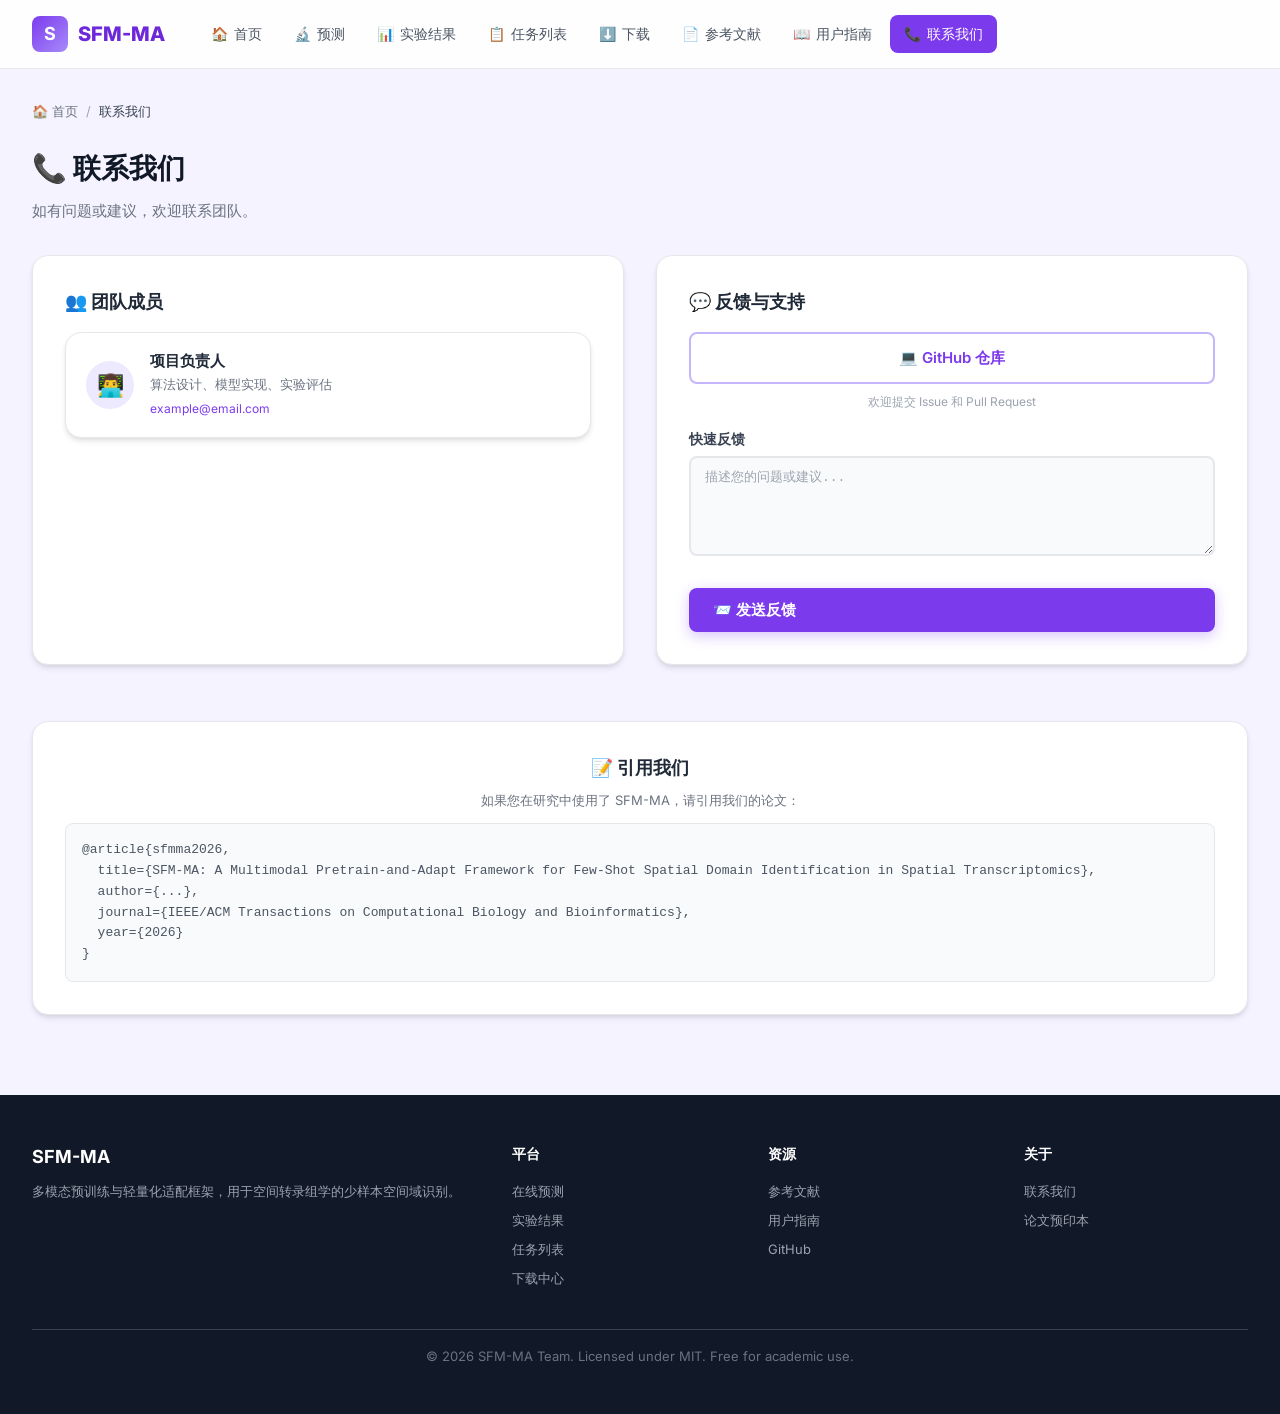
==== contact.html @ b17f6df1 "发布 SFM-MA 在线服务静态站点 由 web/build_static_site.py 从 Flask 应用导出，纯静态、无后端依赖。  内容： - 8 个页面（首页 / 在线预测 / 实验结果 " ====
<!DOCTYPE html>
<html lang="zh-CN">
<head>
<meta charset="UTF-8">
<meta name="viewport" content="width=device-width, initial-scale=1.0">
<title>联系我们 — SFM-MA — Spatial Foundation Model</title>
<link rel="icon" href="data:image/svg+xml,<svg xmlns='http://www.w3.org/2000/svg' viewBox='0 0 32 32'><rect width='32' height='32' rx='8' fill='%237C3AED'/><text x='16' y='23' font-size='20' font-weight='bold' fill='white' text-anchor='middle'>S</text></svg>">
<link rel="stylesheet" href="static/css/style.css">
<script src="static/js/echarts.min.js"></script>
<script>window.SFM_STATIC={base:"static/"};</script>
<script src="static/js/app.js"></script>

</head>
<body>

<!-- Navigation -->
<nav class="navbar">
  <div class="navbar-inner">
    <a href="index.html" class="navbar-logo">
      <span class="logo-icon">S</span>
      SFM-MA
    </a>
    <div class="navbar-links" id="navLinks">
      <a href="index.html" class="nav-link ">
        <span class="nav-icon">🏠</span>首页
      </a>
      <a href="predict.html" class="nav-link ">
        <span class="nav-icon">🔬</span>预测
      </a>
      <a href="experiments.html" class="nav-link ">
        <span class="nav-icon">📊</span>实验结果
      </a>
      <a href="tasks.html" class="nav-link ">
        <span class="nav-icon">📋</span>任务列表
      </a>
      <a href="download.html" class="nav-link ">
        <span class="nav-icon">⬇️</span>下载
      </a>
      <a href="references.html" class="nav-link ">
        <span class="nav-icon">📄</span>参考文献
      </a>
      <a href="guide.html" class="nav-link ">
        <span class="nav-icon">📖</span>用户指南
      </a>
      <a href="contact.html" class="nav-link active">
        <span class="nav-icon">📞</span>联系我们
      </a>
    </div>
    <button class="navbar-toggle" onclick="toggleNav()" aria-label="导航菜单">☰</button>
  </div>
</nav>


<section class="page-content" style="padding-top: 32px;">
<div class="page-content-inner">
  <div class="breadcrumb">
    <a href="index.html">🏠 首页</a> <span>/</span> <span style="color: var(--gray-700);">联系我们</span>
  </div>
  <div class="page-header">
    <h1>📞 联系我们</h1>
    <p>如有问题或建议，欢迎联系团队。</p>
  </div>

  <div class="grid-2">
    <div class="form-section">
      <h3>👥 团队成员</h3>
      <div style="display: flex; flex-direction: column; gap: 12px; margin-top: 16px;">
        <div class="card" style="display: flex; align-items: center; gap: 16px; padding: 16px 20px;">
          <div style="width: 48px; height: 48px; border-radius: 50%; background: var(--primary-100); display: flex; align-items: center; justify-content: center; font-size: 22px; flex-shrink: 0;">👨‍💻</div>
          <div>
            <h4 style="font-size: 15px; font-weight: 600;">项目负责人</h4>
            <p style="font-size: 13px; color: var(--gray-500);">算法设计、模型实现、实验评估</p>
            <a href="mailto:example@email.com" style="font-size: 12px; color: var(--primary-600);">example@email.com</a>
          </div>
        </div>
      </div>
    </div>

    <div class="form-section">
      <h3>💬 反馈与支持</h3>
      <div style="margin-top: 16px;">
        <div style="margin-bottom: 16px;">
          <a href="https://github.com/lxh321123/SFM-MA" target="_blank" class="btn btn-outline" style="width:100%; justify-content: center; margin-bottom: 8px;">
            💻 GitHub 仓库
          </a>
          <p style="font-size: 12px; color: var(--gray-400); text-align: center;">欢迎提交 Issue 和 Pull Request</p>
        </div>
        <div class="form-group">
          <label>快速反馈</label>
          <textarea class="form-control" rows="4" placeholder="描述您的问题或建议..."></textarea>
        </div>
        <button class="btn btn-primary" style="width:100%;" onclick="alert('反馈已发送，感谢您的支持！')">📨 发送反馈</button>
      </div>
    </div>
  </div>

  <div class="form-section" style="text-align: center; margin-top: 24px;">
    <h3>📝 引用我们</h3>
    <p style="font-size: 13px; color: var(--gray-500); margin-top: 8px;">
      如果您在研究中使用了 SFM-MA，请引用我们的论文：
    </p>
    <div style="background: var(--gray-50); border: 1px solid var(--gray-200); border-radius: 8px; padding: 16px; margin-top: 12px; font-size: 13px; color: var(--gray-600); font-family: var(--font-mono); text-align: left;">
      @article{sfmma2026,<br>
      &nbsp;&nbsp;title={SFM-MA: A Multimodal Pretrain-and-Adapt Framework for Few-Shot Spatial Domain Identification in Spatial Transcriptomics},<br>
      &nbsp;&nbsp;author={...},<br>
      &nbsp;&nbsp;journal={IEEE/ACM Transactions on Computational Biology and Bioinformatics},<br>
      &nbsp;&nbsp;year={2026}<br>
      }
    </div>
  </div>
</div>
</section>


<!-- Footer -->
<footer class="footer">
  <div class="footer-inner">
    <div class="footer-brand">
      <h4>SFM-MA</h4>
      <p>多模态预训练与轻量化适配框架，用于空间转录组学的少样本空间域识别。</p>
    </div>
    <div class="footer-col">
      <h5>平台</h5>
      <a href="predict.html">在线预测</a>
      <a href="experiments.html">实验结果</a>
      <a href="tasks.html">任务列表</a>
      <a href="download.html">下载中心</a>
    </div>
    <div class="footer-col">
      <h5>资源</h5>
      <a href="references.html">参考文献</a>
      <a href="guide.html">用户指南</a>
      <a href="https://github.com/lxh321123/SFM-MA" target="_blank">GitHub</a>
    </div>
    <div class="footer-col">
      <h5>关于</h5>
      <a href="contact.html">联系我们</a>
      <a href="https://arxiv.org" target="_blank">论文预印本</a>
    </div>
  </div>
  <div class="footer-bottom">
    © 2026 SFM-MA Team. Licensed under MIT. Free for academic use.
  </div>
</footer>

<script>
function toggleNav() {
  document.getElementById('navLinks').classList.toggle('open');
}
// 点击页面其他区域关闭导航
document.addEventListener('click', function(e) {
  if (!e.target.closest('.navbar')) {
    document.getElementById('navLinks').classList.remove('open');
  }
});
</script>


<script>
/* 静态模式：把页面上残留的 /api/download/<key> 链接改写到 files/ 实际文件 */
(function () {
  if (!window.SFM_STATIC) return;
  fetch(window.SFM_STATIC.base + 'data/downloads.json')
    .then(function (r) { return r.json(); })
    .then(function (list) {
      var by = {};
      list.forEach(function (i) { by[i.key] = i; });
      document.querySelectorAll('a[href*="/api/download/"]').forEach(function (a) {
        var key = a.getAttribute('href').split('/api/download/')[1];
        var item = by[key];
        if (item && item.available) {
          // href 已是相对站点根的 files/xxx，页面本身也在根目录，直接用即可
          a.setAttribute('href', item.href);
          a.setAttribute('download', item.filename);
        } else {
          a.classList.add('disabled');
          a.removeAttribute('href');
          a.title = item && item.reason ? item.reason : '该文件未包含在静态站点中';
        }
      });
    });
})();
</script>
</body>
</html>
---- static/css/style.css ----
/* ==========================================================
   SFM-MA Web — Purple Theme Design System
   Reference: enrichRBP-style bioinformatics platform
   ========================================================== */

@import url('https://fonts.googleapis.com/css2?family=Inter:wght@300;400;500;600;700;800&display=swap');

:root {
  /* Purple Palette */
  --primary-50: #F5F3FF;
  --primary-100: #EDE9FE;
  --primary-200: #DDD6FE;
  --primary-300: #C4B5FD;
  --primary-400: #A78BFA;
  --primary-500: #8B5CF6;
  --primary-600: #7C3AED;
  --primary-700: #6D28D9;
  --primary-800: #5B21B6;
  --primary-900: #4C1D95;

  /* Neutral */
  --gray-50: #F9FAFB;
  --gray-100: #F3F4F6;
  --gray-200: #E5E7EB;
  --gray-300: #D1D5DB;
  --gray-400: #9CA3AF;
  --gray-500: #6B7280;
  --gray-600: #4B5563;
  --gray-700: #374151;
  --gray-800: #1F2937;
  --gray-900: #111827;

  /* Accent */
  --accent: #F59E0B;
  --accent-light: #FBBF24;
  --success: #10B981;
  --error: #EF4444;
  --warning: #F59E0B;

  /* Spacing */
  --space-xs: 4px;
  --space-sm: 8px;
  --space-md: 16px;
  --space-lg: 24px;
  --space-xl: 32px;
  --space-2xl: 48px;
  --space-3xl: 64px;

  /* Typography */
  --font: 'Inter', -apple-system, 'Microsoft YaHei', sans-serif;
  --font-mono: 'JetBrains Mono', 'Consolas', monospace;

  /* Shadows */
  --shadow-sm: 0 1px 2px rgba(0,0,0,0.05);
  --shadow: 0 4px 6px -1px rgba(0,0,0,0.1), 0 2px 4px -1px rgba(0,0,0,0.06);
  --shadow-md: 0 10px 15px -3px rgba(0,0,0,0.1), 0 4px 6px -2px rgba(0,0,0,0.05);
  --shadow-lg: 0 20px 25px -5px rgba(0,0,0,0.1), 0 10px 10px -5px rgba(0,0,0,0.04);
  --shadow-xl: 0 25px 50px -12px rgba(0,0,0,0.25);

  /* Radius */
  --radius-sm: 8px;      /* 表单控件 / 小徽标：此前被 6 处引用但未定义，圆角一直是 0 */
  --radius: 12px;
  --radius-lg: 16px;
  --radius-xl: 24px;
  --radius-full: 9999px;

  /* Transitions */
  --transition: all 0.2s cubic-bezier(0.4,0,0.2,1);
}

/* ==========================================================
   Reset & Base
   ========================================================== */
*, *::before, *::after { box-sizing: border-box; margin: 0; padding: 0; }

html { scroll-behavior: smooth; }

body {
  font-family: var(--font);
  background: var(--primary-50);
  color: var(--gray-800);
  line-height: 1.6;
  min-height: 100vh;
  display: flex;
  flex-direction: column;
}

a { color: var(--primary-600); text-decoration: none; transition: var(--transition); }
a:hover { color: var(--primary-800); }

img { max-width: 100%; height: auto; }

/* ==========================================================
   Navigation
   ========================================================== */
.navbar {
  background: rgba(255,255,255,0.9);
  backdrop-filter: blur(12px);
  -webkit-backdrop-filter: blur(12px);
  border-bottom: 1px solid var(--gray-200);
  position: sticky;
  top: 0;
  z-index: 1000;
  padding: 0 var(--space-xl);
}

.navbar-inner {
  max-width: 1280px;
  margin: 0 auto;
  display: flex;
  align-items: center;
  height: 68px;
  gap: var(--space-xl);
}

.navbar-logo {
  display: flex;
  align-items: center;
  gap: 10px;
  font-weight: 800;
  font-size: 20px;
  color: var(--primary-700);
  flex-shrink: 0;
}

.navbar-logo .logo-icon {
  width: 36px;
  height: 36px;
  background: linear-gradient(135deg, var(--primary-600), var(--primary-400));
  border-radius: var(--radius-sm);
  display: flex;
  align-items: center;
  justify-content: center;
  color: #fff;
  font-size: 18px;
  font-weight: 700;
}

.navbar-links {
  display: flex;
  align-items: center;
  gap: 4px;
  flex: 1;
  overflow-x: auto;
  scrollbar-width: none;
}

.navbar-links::-webkit-scrollbar { display: none; }

.navbar-links a {
  padding: 8px 14px;
  border-radius: var(--radius-sm);
  color: var(--gray-600);
  font-size: 14px;
  font-weight: 500;
  white-space: nowrap;
  transition: var(--transition);
}

.navbar-links a:hover {
  background: var(--primary-100);
  color: var(--primary-700);
}

.navbar-links a.active {
  background: var(--primary-600);
  color: #fff;
}

.navbar-links a .nav-icon { margin-right: 6px; }

.navbar-right {
  display: flex;
  align-items: center;
  gap: var(--space-md);
  flex-shrink: 0;
}

.navbar-toggle {
  display: none;
  background: none;
  border: none;
  font-size: 24px;
  color: var(--gray-600);
  cursor: pointer;
  padding: 8px;
}

/* ==========================================================
   Hero Section
   ========================================================== */
.hero {
  background: linear-gradient(135deg, var(--primary-900) 0%, var(--primary-700) 50%, var(--primary-600) 100%);
  color: #fff;
  padding: 80px var(--space-xl) 60px;
  position: relative;
  overflow: hidden;
}

.hero::before {
  content: '';
  position: absolute;
  top: 0; right: 0; bottom: 0; left: 0;
  background: url("data:image/svg+xml,%3Csvg width='60' height='60' viewBox='0 0 60 60' xmlns='http://www.w3.org/2000/svg'%3E%3Cg fill='none' fill-rule='evenodd'%3E%3Cg fill='%23ffffff' fill-opacity='0.04'%3E%3Cpath d='M36 34v-4h-2v4h-4v2h4v4h2v-4h4v-2h-4zm0-30V0h-2v4h-4v2h4v4h2V6h4V4h-4zM6 34v-4H4v4H0v2h4v4h2v-4h4v-2H6zM6 4V0H4v4H0v2h4v4h2V6h4V4H6z'/%3E%3C/g%3E%3C/g%3E%3C/svg%3E");
  opacity: 0.5;
}

.hero-inner {
  max-width: 1280px;
  margin: 0 auto;
  position: relative;
  z-index: 1;
  display: grid;
  grid-template-columns: 1fr 1fr;
  gap: 60px;
  align-items: center;
}

.hero h1 {
  font-size: 44px;
  font-weight: 800;
  line-height: 1.15;
  margin-bottom: 16px;
  letter-spacing: -0.02em;
}

.hero h1 .highlight {
  background: linear-gradient(135deg, var(--accent-light), var(--accent));
  -webkit-background-clip: text;
  -webkit-text-fill-color: transparent;
  background-clip: text;
}

.hero p {
  font-size: 18px;
  line-height: 1.7;
  color: rgba(255,255,255,0.85);
  margin-bottom: 28px;
  max-width: 540px;
}

.hero-actions {
  display: flex;
  gap: var(--space-md);
  flex-wrap: wrap;
}

.hero-image {
  display: flex;
  justify-content: center;
  align-items: center;
}

.hero-image img {
  border-radius: var(--radius-xl);
  box-shadow: var(--shadow-xl);
  max-width: 100%;
  border: 2px solid rgba(255,255,255,0.1);
}

/* ==========================================================
   Buttons
   ========================================================== */
.btn {
  display: inline-flex;
  align-items: center;
  gap: 8px;
  padding: 12px 24px;
  border-radius: var(--radius-sm);
  font-size: 15px;
  font-weight: 600;
  font-family: var(--font);
  border: none;
  cursor: pointer;
  transition: var(--transition);
  text-decoration: none;
  white-space: nowrap;
}

.btn-primary {
  background: var(--primary-600);
  color: #fff;
  box-shadow: 0 4px 14px rgba(124,58,237,0.3);
}

.btn-primary:hover {
  background: var(--primary-700);
  box-shadow: 0 6px 20px rgba(124,58,237,0.4);
  transform: translateY(-1px);
  color: #fff;
}

.btn-secondary {
  background: rgba(255,255,255,0.15);
  color: #fff;
  border: 1px solid rgba(255,255,255,0.25);
}

.btn-secondary:hover {
  background: rgba(255,255,255,0.25);
  color: #fff;
}

.btn-outline {
  background: transparent;
  color: var(--primary-600);
  border: 2px solid var(--primary-300);
}

.btn-outline:hover {
  background: var(--primary-50);
  border-color: var(--primary-500);
}

.btn-success {
  background: var(--success);
  color: #fff;
}

.btn-success:hover { background: #059669; color: #fff; }

.btn-sm { padding: 8px 16px; font-size: 13px; }
.btn-lg { padding: 16px 32px; font-size: 17px; }

/* ==========================================================
   Sections
   ========================================================== */
.section {
  padding: 64px var(--space-xl);
}

.section-inner {
  max-width: 1280px;
  margin: 0 auto;
}

.section-header {
  text-align: center;
  margin-bottom: 48px;
}

.section-header h2 {
  font-size: 32px;
  font-weight: 700;
  color: var(--gray-900);
  margin-bottom: 12px;
}

.section-header p {
  font-size: 17px;
  color: var(--gray-500);
  max-width: 640px;
  margin: 0 auto;
}

.section-header .badge {
  display: inline-block;
  background: var(--primary-100);
  color: var(--primary-700);
  padding: 4px 14px;
  border-radius: var(--radius-full);
  font-size: 13px;
  font-weight: 600;
  margin-bottom: 12px;
}

/* ==========================================================
   Cards
   ========================================================== */
.card {
  background: #fff;
  border-radius: var(--radius-lg);
  box-shadow: var(--shadow);
  padding: var(--space-xl);
  transition: var(--transition);
  border: 1px solid var(--gray-200);
}

.card:hover { box-shadow: var(--shadow-md); }

.card-gradient {
  background: linear-gradient(135deg, var(--primary-50), #fff);
}

.card-icon {
  width: 48px;
  height: 48px;
  border-radius: var(--radius);
  display: flex;
  align-items: center;
  justify-content: center;
  font-size: 22px;
  margin-bottom: var(--space-md);
}

.card-icon.purple { background: var(--primary-100); color: var(--primary-600); }
.card-icon.green { background: #D1FAE5; color: #059669; }
.card-icon.amber { background: #FEF3C7; color: #D97706; }
.card-icon.blue { background: #DBEAFE; color: #2563EB; }

.card h3 { font-size: 18px; font-weight: 600; margin-bottom: 8px; color: var(--gray-800); }
.card p { font-size: 14px; color: var(--gray-500); line-height: 1.7; }

/* ==========================================================
   Grids
   ========================================================== */
.grid-2 { display: grid; grid-template-columns: 1fr 1fr; gap: var(--space-xl); }
.grid-3 { display: grid; grid-template-columns: 1fr 1fr 1fr; gap: var(--space-xl); }
.grid-4 { display: grid; grid-template-columns: 1fr 1fr 1fr 1fr; gap: var(--space-xl); }

/* ==========================================================
   Form Elements
   ========================================================== */
.form-section {
  background: #fff;
  border-radius: var(--radius-lg);
  box-shadow: var(--shadow);
  padding: var(--space-xl);
  margin-bottom: var(--space-xl);
  border: 1px solid var(--gray-200);
}

.form-section h3 {
  font-size: 18px;
  font-weight: 600;
  color: var(--gray-800);
  margin-bottom: 4px;
}

.form-section .form-desc {
  font-size: 14px;
  color: var(--gray-500);
  margin-bottom: var(--space-lg);
}

.form-group {
  margin-bottom: var(--space-lg);
}

.form-group label {
  display: block;
  font-size: 14px;
  font-weight: 600;
  color: var(--gray-700);
  margin-bottom: 6px;
}

.form-group .label-desc {
  font-size: 12px;
  color: var(--gray-400);
  margin-bottom: 6px;
}

.form-control {
  width: 100%;
  padding: 10px 14px;
  border: 2px solid var(--gray-200);
  border-radius: var(--radius-sm);
  font-size: 14px;
  font-family: var(--font);
  color: var(--gray-800);
  background: var(--gray-50);
  transition: var(--transition);
  outline: none;
}

.form-control:focus {
  border-color: var(--primary-400);
  background: #fff;
  box-shadow: 0 0 0 4px rgba(139,92,246,0.1);
}

.form-control::placeholder { color: var(--gray-400); }

select.form-control { cursor: pointer; appearance: none; background-image: url("data:image/svg+xml,%3Csvg xmlns='http://www.w3.org/2000/svg' width='12' height='12' viewBox='0 0 12 12'%3E%3Cpath fill='%236B7280' d='M6 8L1 3h10z'/%3E%3C/svg%3E"); background-repeat: no-repeat; background-position: right 12px center; padding-right: 36px; }

textarea.form-control { resize: vertical; min-height: 100px; font-family: var(--font-mono); font-size: 13px; }

.form-row { display: grid; grid-template-columns: 1fr 1fr; gap: var(--space-md); }

.form-tip {
  background: var(--primary-50);
  border: 1px solid var(--primary-200);
  border-radius: var(--radius-sm);
  padding: 12px 16px;
  font-size: 13px;
  color: var(--primary-700);
  margin-bottom: var(--space-lg);
  display: flex;
  align-items: flex-start;
  gap: 8px;
}

.form-tip .tip-icon { flex-shrink: 0; font-size: 16px; }

/* ==========================================================
   Stats / Metrics
   ========================================================== */
.stat-grid {
  display: grid;
  grid-template-columns: repeat(auto-fit, minmax(180px, 1fr));
  gap: var(--space-md);
}

.stat-card {
  background: #fff;
  border: 1px solid var(--gray-200);
  border-radius: var(--radius);
  padding: 20px;
  text-align: center;
  transition: var(--transition);
}

.stat-card:hover { box-shadow: var(--shadow); border-color: var(--primary-300); }

.stat-value {
  font-size: 28px;
  font-weight: 700;
  color: var(--primary-600);
  margin-bottom: 4px;
}

.stat-label {
  font-size: 13px;
  color: var(--gray-500);
  font-weight: 500;
}

/* ==========================================================
   Table
   ========================================================== */
.table-container {
  background: #fff;
  border-radius: var(--radius-lg);
  box-shadow: var(--shadow);
  border: 1px solid var(--gray-200);
  overflow: hidden;
}

.table-header {
  padding: var(--space-md) var(--space-lg);
  border-bottom: 1px solid var(--gray-200);
  display: flex;
  align-items: center;
  justify-content: space-between;
  gap: var(--space-md);
  flex-wrap: wrap;
}

.table-header h3 { font-size: 16px; font-weight: 600; color: var(--gray-800); }

.table-search {
  display: flex;
  gap: var(--space-sm);
}

.table-search input {
  padding: 8px 12px;
  border: 2px solid var(--gray-200);
  border-radius: var(--radius-sm);
  font-size: 13px;
  width: 220px;
  outline: none;
}

.table-search input:focus { border-color: var(--primary-400); }

table {
  width: 100%;
  border-collapse: collapse;
}

table th {
  background: var(--gray-50);
  padding: 12px var(--space-lg);
  text-align: left;
  font-size: 12px;
  font-weight: 600;
  color: var(--gray-500);
  text-transform: uppercase;
  letter-spacing: 0.05em;
  border-bottom: 1px solid var(--gray-200);
}

table td {
  padding: 12px var(--space-lg);
  font-size: 14px;
  color: var(--gray-700);
  border-bottom: 1px solid var(--gray-100);
}

table tr:hover { background: var(--primary-50); }
table tr:last-child td { border-bottom: none; }

/* Status badges */
.status-badge {
  display: inline-flex;
  align-items: center;
  gap: 5px;
  padding: 3px 10px;
  border-radius: var(--radius-full);
  font-size: 12px;
  font-weight: 600;
}

.status-badge.completed { background: #D1FAE5; color: #065F46; }
.status-badge.running { background: #DBEAFE; color: #1E40AF; }
.status-badge.pending { background: #FEF3C7; color: #92400E; }
.status-badge.error { background: #FEE2E2; color: #991B1B; }

.status-dot {
  width: 6px;
  height: 6px;
  border-radius: 50%;
}

.status-badge.completed .status-dot { background: var(--success); }
.status-badge.running .status-dot { background: #3B82F6; animation: pulse 1.5s infinite; }
.status-badge.pending .status-dot { background: var(--warning); }

@keyframes pulse {
  0%, 100% { opacity: 1; }
  50% { opacity: 0.4; }
}

/* ==========================================================
   Workflow Steps
   ========================================================== */
.workflow {
  display: flex;
  align-items: flex-start;
  gap: 0;
  position: relative;
  padding: var(--space-xl) 0;
}

.workflow-step {
  flex: 1;
  text-align: center;
  position: relative;
  padding: 0 var(--space-md);
}

.workflow-step .step-number {
  width: 44px;
  height: 44px;
  border-radius: 50%;
  background: var(--primary-600);
  color: #fff;
  display: flex;
  align-items: center;
  justify-content: center;
  font-size: 18px;
  font-weight: 700;
  margin: 0 auto var(--space-md);
  position: relative;
  z-index: 2;
}

.workflow-step .step-icon { font-size: 32px; margin-bottom: 8px; display: block; }

.workflow-step h4 {
  font-size: 14px;
  font-weight: 600;
  color: var(--gray-800);
  margin-bottom: 4px;
}

.workflow-step p {
  font-size: 12px;
  color: var(--gray-500);
  line-height: 1.5;
}

.workflow-connector {
  flex: 0 0 40px;
  display: flex;
  align-items: center;
  justify-content: center;
  padding-top: 22px;
  color: var(--primary-300);
  font-size: 20px;
}

/* ==========================================================
   Chart containers
   ========================================================== */
.chart-container {
  background: #fff;
  border-radius: var(--radius-lg);
  box-shadow: var(--shadow);
  border: 1px solid var(--gray-200);
  padding: var(--space-lg);
  margin-bottom: var(--space-lg);
}

.chart-container h4 {
  font-size: 15px;
  font-weight: 600;
  color: var(--gray-800);
  margin-bottom: var(--space-md);
}

.chart-box {
  width: 100%;
  height: 400px;
}

.chart-box-sm { height: 280px; }

/* ==========================================================
   Feature cards (home page)
   ========================================================== */
.feature-card {
  background: #fff;
  border-radius: var(--radius-lg);
  padding: var(--space-xl);
  border: 1px solid var(--gray-200);
  transition: var(--transition);
}

.feature-card:hover {
  box-shadow: var(--shadow-md);
  transform: translateY(-2px);
  border-color: var(--primary-300);
}

.feature-card .fc-icon {
  width: 56px;
  height: 56px;
  border-radius: var(--radius);
  display: flex;
  align-items: center;
  justify-content: center;
  font-size: 26px;
  margin-bottom: var(--space-md);
}

.feature-card h3 { font-size: 18px; font-weight: 600; margin-bottom: 8px; }
.feature-card p { font-size: 14px; color: var(--gray-500); line-height: 1.7; }

/* ==========================================================
   Methods showcase
   ========================================================== */
.methods-showcase {
  display: grid;
  grid-template-columns: repeat(auto-fill, minmax(160px, 1fr));
  gap: var(--space-md);
}

.method-card {
  background: #fff;
  border: 2px solid var(--gray-200);
  border-radius: var(--radius);
  padding: var(--space-md);
  text-align: center;
  cursor: pointer;
  transition: var(--transition);
}

.method-card:hover { border-color: var(--primary-300); box-shadow: var(--shadow-sm); }
.method-card.selected { border-color: var(--primary-600); background: var(--primary-50); }

.method-card .mc-rank {
  font-size: 24px;
  font-weight: 800;
  color: var(--primary-600);
  margin-bottom: 4px;
}

.method-card .mc-name { font-size: 13px; font-weight: 600; color: var(--gray-700); }
.method-card .mc-ari { font-size: 12px; color: var(--gray-400); margin-top: 2px; }

/* ==========================================================
   Footer
   ========================================================== */
.footer {
  background: var(--gray-900);
  color: var(--gray-400);
  padding: var(--space-2xl) var(--space-xl);
  margin-top: auto;
}

.footer-inner {
  max-width: 1280px;
  margin: 0 auto;
  display: grid;
  grid-template-columns: 2fr 1fr 1fr 1fr;
  gap: var(--space-xl);
}

.footer-brand h4 {
  color: #fff;
  font-size: 18px;
  font-weight: 700;
  margin-bottom: 8px;
}

.footer-brand p { font-size: 13px; line-height: 1.7; }

.footer-col h5 {
  color: #fff;
  font-size: 14px;
  font-weight: 600;
  margin-bottom: var(--space-md);
}

.footer-col a {
  display: block;
  font-size: 13px;
  color: var(--gray-400);
  margin-bottom: 8px;
}

.footer-col a:hover { color: var(--primary-300); }

.footer-bottom {
  max-width: 1280px;
  margin: var(--space-xl) auto 0;
  padding-top: var(--space-md);
  border-top: 1px solid var(--gray-700);
  text-align: center;
  font-size: 13px;
  color: var(--gray-500);
}

/* ==========================================================
   Page Content
   ========================================================== */
.page-content {
  flex: 1;
  padding: var(--space-2xl) var(--space-xl);
}

.page-content-inner {
  max-width: 1280px;
  margin: 0 auto;
}

.page-header {
  margin-bottom: var(--space-xl);
}

.page-header h1 {
  font-size: 28px;
  font-weight: 700;
  color: var(--gray-900);
  margin-bottom: 8px;
}

.page-header p {
  font-size: 15px;
  color: var(--gray-500);
  max-width: 640px;
}

/* Breadcrumb */
.breadcrumb {
  display: flex;
  align-items: center;
  gap: 8px;
  font-size: 13px;
  color: var(--gray-400);
  margin-bottom: var(--space-lg);
}

.breadcrumb a { color: var(--gray-500); }
.breadcrumb a:hover { color: var(--primary-600); }

/* ==========================================================
   Empty state
   ========================================================== */
.empty-state {
  text-align: center;
  padding: var(--space-3xl) var(--space-xl);
}

.empty-state .empty-icon {
  font-size: 64px;
  margin-bottom: var(--space-lg);
  opacity: 0.5;
}

.empty-state h3 {
  font-size: 20px;
  font-weight: 600;
  color: var(--gray-700);
  margin-bottom: 8px;
}

.empty-state p {
  color: var(--gray-400);
  max-width: 400px;
  margin: 0 auto var(--space-xl);
}

/* ==========================================================
   Loading spinner
   ========================================================== */
.spinner {
  display: inline-block;
  width: 20px;
  height: 20px;
  border: 2px solid var(--gray-200);
  border-top-color: var(--primary-600);
  border-radius: 50%;
  animation: spin 0.6s linear infinite;
}

@keyframes spin { to { transform: rotate(360deg); } }

.loading-overlay {
  display: flex;
  align-items: center;
  justify-content: center;
  flex-direction: column;
  gap: var(--space-md);
  padding: var(--space-3xl);
}

.loading-overlay p { color: var(--gray-500); font-size: 14px; }

/* ==========================================================
   Tab navigation (results page)
   ========================================================== */
.tabs {
  display: flex;
  gap: 4px;
  border-bottom: 2px solid var(--gray-200);
  margin-bottom: var(--space-xl);
  overflow-x: auto;
  scrollbar-width: none;
}

.tabs::-webkit-scrollbar { display: none; }

.tab {
  padding: 12px 20px;
  font-size: 14px;
  font-weight: 500;
  color: var(--gray-500);
  border: none;
  background: none;
  cursor: pointer;
  border-bottom: 2px solid transparent;
  margin-bottom: -2px;
  transition: var(--transition);
  white-space: nowrap;
  font-family: var(--font);
}

.tab:hover { color: var(--primary-600); }

.tab.active {
  color: var(--primary-600);
  border-bottom-color: var(--primary-600);
  font-weight: 600;
}

.tab-content { display: none; }
.tab-content.active { display: block; }

/* ==========================================================
   Responsive
   ========================================================== */
@media (max-width: 1024px) {
  .hero-inner { grid-template-columns: 1fr; text-align: center; }
  .hero p { margin: 0 auto 28px; }
  .hero-actions { justify-content: center; }
  .grid-3, .grid-4 { grid-template-columns: 1fr 1fr; }
  .footer-inner { grid-template-columns: 1fr 1fr; }
}

@media (max-width: 768px) {
  .navbar-toggle { display: block; }
  .navbar-links {
    display: none;
    position: absolute;
    top: 68px;
    left: 0;
    right: 0;
    background: #fff;
    flex-direction: column;
    padding: var(--space-md);
    border-bottom: 1px solid var(--gray-200);
    box-shadow: var(--shadow-md);
  }
  .navbar-links.open { display: flex; }
  .navbar-right { display: none; }

  .hero h1 { font-size: 32px; }
  .section-header h2 { font-size: 26px; }

  .grid-2, .grid-3, .grid-4 { grid-template-columns: 1fr; }
  .form-row { grid-template-columns: 1fr; }

  .workflow { flex-direction: column; gap: var(--space-lg); }
  .workflow-connector { transform: rotate(90deg); padding-top: 0; }

  .footer-inner { grid-template-columns: 1fr; }
  .footer-bottom { text-align: center; }
}

/* ==========================================================
   Utilities
   ========================================================== */
.text-center { text-align: center; }
.text-muted { color: var(--gray-500); }
.mt-lg { margin-top: var(--space-lg); }
.mt-xl { margin-top: var(--space-xl); }
.mb-lg { margin-bottom: var(--space-lg); }
.mb-xl { margin-bottom: var(--space-xl); }
.gap-md { gap: var(--space-md); }
.flex-center { display: flex; align-items: center; justify-content: center; }
.flex-gap { display: flex; gap: var(--space-md); flex-wrap: wrap; }

/* ==========================================================
   实验结果页组件 —— KPI / 标签页 / 森林图面板 / 数据表 / 结论卡
   ========================================================== */

/* KPI 概览条 */
.kpi-row {
  display: grid;
  grid-template-columns: repeat(5, 1fr);
  gap: var(--space-md);
  margin-bottom: var(--space-xl);
}

.kpi-card {
  background: #fff;
  border: 1px solid var(--gray-200);
  border-radius: var(--radius-lg);
  padding: var(--space-lg);
  box-shadow: var(--shadow-sm);
  transition: var(--transition);
}

.kpi-card:hover { box-shadow: var(--shadow); transform: translateY(-2px); }

.kpi-card.kpi-hi {
  background: linear-gradient(135deg, var(--primary-600), var(--primary-800));
  border-color: transparent;
}

.kpi-card.kpi-hi .kpi-value { color: #fff; }
.kpi-card.kpi-hi .kpi-label { color: rgba(255,255,255,.92); }
.kpi-card.kpi-hi .kpi-sub { color: rgba(255,255,255,.72); }

.kpi-value {
  font-size: 30px;
  font-weight: 800;
  line-height: 1.1;
  color: var(--primary-700);
  font-variant-numeric: tabular-nums;
}

.kpi-label { font-size: 13px; font-weight: 600; color: var(--gray-700); margin-top: 6px; }
.kpi-sub { font-size: 11px; color: var(--gray-500); margin-top: 3px; }

.kpi-card.skeleton {
  min-height: 104px;
  background: linear-gradient(90deg, var(--gray-100) 25%, var(--gray-50) 50%, var(--gray-100) 75%);
  background-size: 200% 100%;
  animation: shimmer 1.4s infinite;
}

@keyframes shimmer {
  0% { background-position: 200% 0; }
  100% { background-position: -200% 0; }
}

/* 小节标题行 + 药丸标签 */
.section-title-row {
  display: flex;
  align-items: center;
  gap: var(--space-md);
  flex-wrap: wrap;
  margin-bottom: 4px;
}

.section-title-row h3 { margin-bottom: 0; }

.pill {
  display: inline-flex;
  align-items: center;
  padding: 3px 11px;
  border-radius: var(--radius-full);
  font-size: 11px;
  font-weight: 600;
  letter-spacing: .01em;
}

.pill-primary { background: var(--primary-100); color: var(--primary-700); }
.pill-gray { background: var(--gray-100); color: var(--gray-600); }

/* 图表面板 */
.chart-panel {
  background: #fff;
  border: 1px solid var(--gray-200);
  border-radius: var(--radius-lg);
  padding: var(--space-lg);
  box-shadow: var(--shadow-sm);
}

.chart-panel h4 {
  font-size: 14px;
  font-weight: 600;
  color: var(--gray-800);
  margin-bottom: var(--space-md);
}

.chart-note {
  font-size: 11px;
  color: var(--gray-500);
  line-height: 1.6;
  margin-top: var(--space-sm);
  padding-top: var(--space-sm);
  border-top: 1px dashed var(--gray-200);
}

/* 标签页 */
.tabs {
  display: flex;
  gap: 6px;
  flex-wrap: wrap;
  margin: var(--space-lg) 0 var(--space-md);
  padding-bottom: var(--space-sm);
  border-bottom: 1px solid var(--gray-200);
}

.tab {
  display: inline-flex;
  align-items: center;
  gap: 7px;
  padding: 8px 14px;
  border: 1px solid var(--gray-200);
  border-radius: var(--radius-sm);
  background: #fff;
  font-family: inherit;
  font-size: 13px;
  font-weight: 500;
  color: var(--gray-600);
  cursor: pointer;
  transition: var(--transition);
}

.tab:hover { border-color: var(--primary-300); color: var(--primary-700); }

.tab.active {
  background: var(--primary-600);
  border-color: var(--primary-600);
  color: #fff;
  box-shadow: 0 2px 8px rgba(124,58,237,.28);
}

.tab-tag {
  font-size: 10px;
  font-weight: 700;
  padding: 2px 6px;
  border-radius: 4px;
  background: var(--gray-100);
  color: var(--gray-600);
}

.tab.active .tab-tag { background: rgba(255,255,255,.22); color: #fff; }

/* 实验组标题 + 统计 */
.group-head {
  display: flex;
  align-items: flex-start;
  justify-content: space-between;
  gap: var(--space-lg);
  flex-wrap: wrap;
  padding: var(--space-md) 0;
}

.group-head h4 { font-size: 16px; font-weight: 600; color: var(--gray-800); }
.group-head p { font-size: 13px; color: var(--gray-500); margin-top: 4px; }

.group-stats { display: flex; gap: var(--space-lg); }

.gs { text-align: right; }
.gs b { display: block; font-size: 19px; font-weight: 700; color: var(--gray-800); font-variant-numeric: tabular-nums; }
.gs span { font-size: 11px; color: var(--gray-500); }

/* 参考基线行 */
.ref-row {
  display: flex;
  align-items: center;
  gap: var(--space-sm);
  flex-wrap: wrap;
  padding: 10px var(--space-md);
  background: var(--primary-50);
  border: 1px solid var(--primary-100);
  border-radius: var(--radius-sm);
  margin-bottom: var(--space-md);
}

.ref-label { font-size: 11px; font-weight: 600; color: var(--primary-700); margin-right: 4px; }

.ref-chip {
  display: inline-flex;
  align-items: baseline;
  gap: 6px;
  padding: 3px 10px;
  background: #fff;
  border: 1px solid var(--primary-200);
  border-radius: var(--radius-full);
}

.ref-name { font-size: 11px; color: var(--gray-600); }
.ref-val { font-size: 12px; font-weight: 700; color: var(--primary-700); font-variant-numeric: tabular-nums; }

/* 数据表 */
.table-scroll { max-height: 560px; overflow: auto; border-radius: var(--radius-sm); }

.data-table { width: 100%; border-collapse: collapse; font-size: 12px; }

.data-table thead th {
  position: sticky;
  top: 0;
  z-index: 2;
  background: var(--gray-50);
  padding: 9px 10px;
  font-size: 10px;
  font-weight: 600;
  color: var(--gray-500);
  text-transform: uppercase;
  letter-spacing: .04em;
  text-align: left;
  border-bottom: 1px solid var(--gray-200);
  white-space: nowrap;
}

.data-table td {
  padding: 8px 10px;
  border-bottom: 1px solid var(--gray-100);
  color: var(--gray-700);
  white-space: nowrap;
}

.data-table tbody tr:hover { background: var(--primary-50); }
.data-table .num { text-align: right; font-variant-numeric: tabular-nums; }
.data-table .mono { font-family: var(--font-mono); font-size: 11px; }
.data-table .small { font-size: 11px; }
.data-table .sd { color: var(--gray-400); font-size: 10px; }

/* 迁移分类徽标与 Δ 着色 */
.cat-badge {
  display: inline-block;
  padding: 2px 8px;
  border-radius: var(--radius-full);
  font-size: 10px;
  font-weight: 700;
  white-space: nowrap;
}

.cat-pt { background: #D1FAE5; color: #065F46; }
.cat-et { background: #FEF3C7; color: #92400E; }
.cat-ui { background: #FEE2E2; color: #991B1B; }
.cat-na { background: var(--gray-100); color: var(--gray-500); }

.delta-pos { color: var(--success); font-weight: 700; }
.delta-neg { color: var(--error); font-weight: 700; }
.delta-eq  { color: var(--warning); font-weight: 700; }

/* 结论卡 */
.finding-grid {
  display: grid;
  grid-template-columns: repeat(auto-fit, minmax(240px, 1fr));
  gap: var(--space-md);
  margin-top: var(--space-md);
}

.finding {
  position: relative;
  background: #fff;
  border: 1px solid var(--gray-200);
  border-left: 3px solid var(--gray-300);
  border-radius: var(--radius-sm);
  padding: var(--space-lg);
  transition: var(--transition);
}

.finding:hover { box-shadow: var(--shadow); }
.finding[data-kind="pos"] { border-left-color: var(--success); }
.finding[data-kind="eq"]  { border-left-color: var(--warning); }
.finding[data-kind="neg"] { border-left-color: var(--error); }

.finding-tag {
  display: inline-block;
  font-size: 10px;
  font-weight: 700;
  letter-spacing: .05em;
  color: var(--gray-500);
  text-transform: uppercase;
  margin-bottom: 6px;
}

.finding h4 { font-size: 14px; font-weight: 600; color: var(--gray-800); margin-bottom: 6px; }
.finding p { font-size: 12px; color: var(--gray-600); line-height: 1.7; }
.finding p b { color: var(--gray-900); font-variant-numeric: tabular-nums; }

/* 下载卡 */
.download-grid {
  display: grid;
  grid-template-columns: repeat(auto-fit, minmax(260px, 1fr));
  gap: var(--space-md);
  margin-top: var(--space-md);
}

.dl-card {
  display: flex;
  align-items: center;
  gap: var(--space-md);
  padding: 14px var(--space-md);
  background: #fff;
  border: 1px solid var(--gray-200);
  border-radius: var(--radius-sm);
  text-decoration: none;
  transition: var(--transition);
}

.dl-card:hover { border-color: var(--primary-400); box-shadow: var(--shadow); }
.dl-card.disabled { opacity: .45; pointer-events: none; }
.dl-icon { font-size: 26px; flex-shrink: 0; }
.dl-meta { display: flex; flex-direction: column; min-width: 0; }
.dl-meta b { font-size: 13px; font-weight: 600; color: var(--gray-800); }
.dl-meta span { font-size: 11px; color: var(--gray-500); font-family: var(--font-mono); }

/* 提示条 */
.alert {
  padding: 12px var(--space-md);
  border-radius: var(--radius-sm);
  font-size: 13px;
  line-height: 1.6;
  border: 1px solid transparent;
}

.alert-warn { background: #FEF3C7; border-color: #FDE68A; color: #92400E; }
.alert-info { background: var(--primary-50); border-color: var(--primary-200); color: var(--primary-800); }

/* 预测页：图例与元信息 */
.viz-meta {
  display: flex;
  gap: var(--space-lg);
  flex-wrap: wrap;
  padding: 10px var(--space-md);
  background: var(--gray-50);
  border-radius: var(--radius-sm);
  margin-bottom: var(--space-md);
}

.viz-meta div { font-size: 11px; color: var(--gray-500); }
.viz-meta b { display: block; font-size: 14px; font-weight: 700; color: var(--gray-800); font-variant-numeric: tabular-nums; }

@media (max-width: 1100px) {
  .kpi-row { grid-template-columns: repeat(3, 1fr); }
}

@media (max-width: 768px) {
  .kpi-row { grid-template-columns: repeat(2, 1fr); }
  .kpi-value { font-size: 24px; }
  .group-head { flex-direction: column; }
  .group-stats { gap: var(--space-md); }
  .gs { text-align: left; }
}
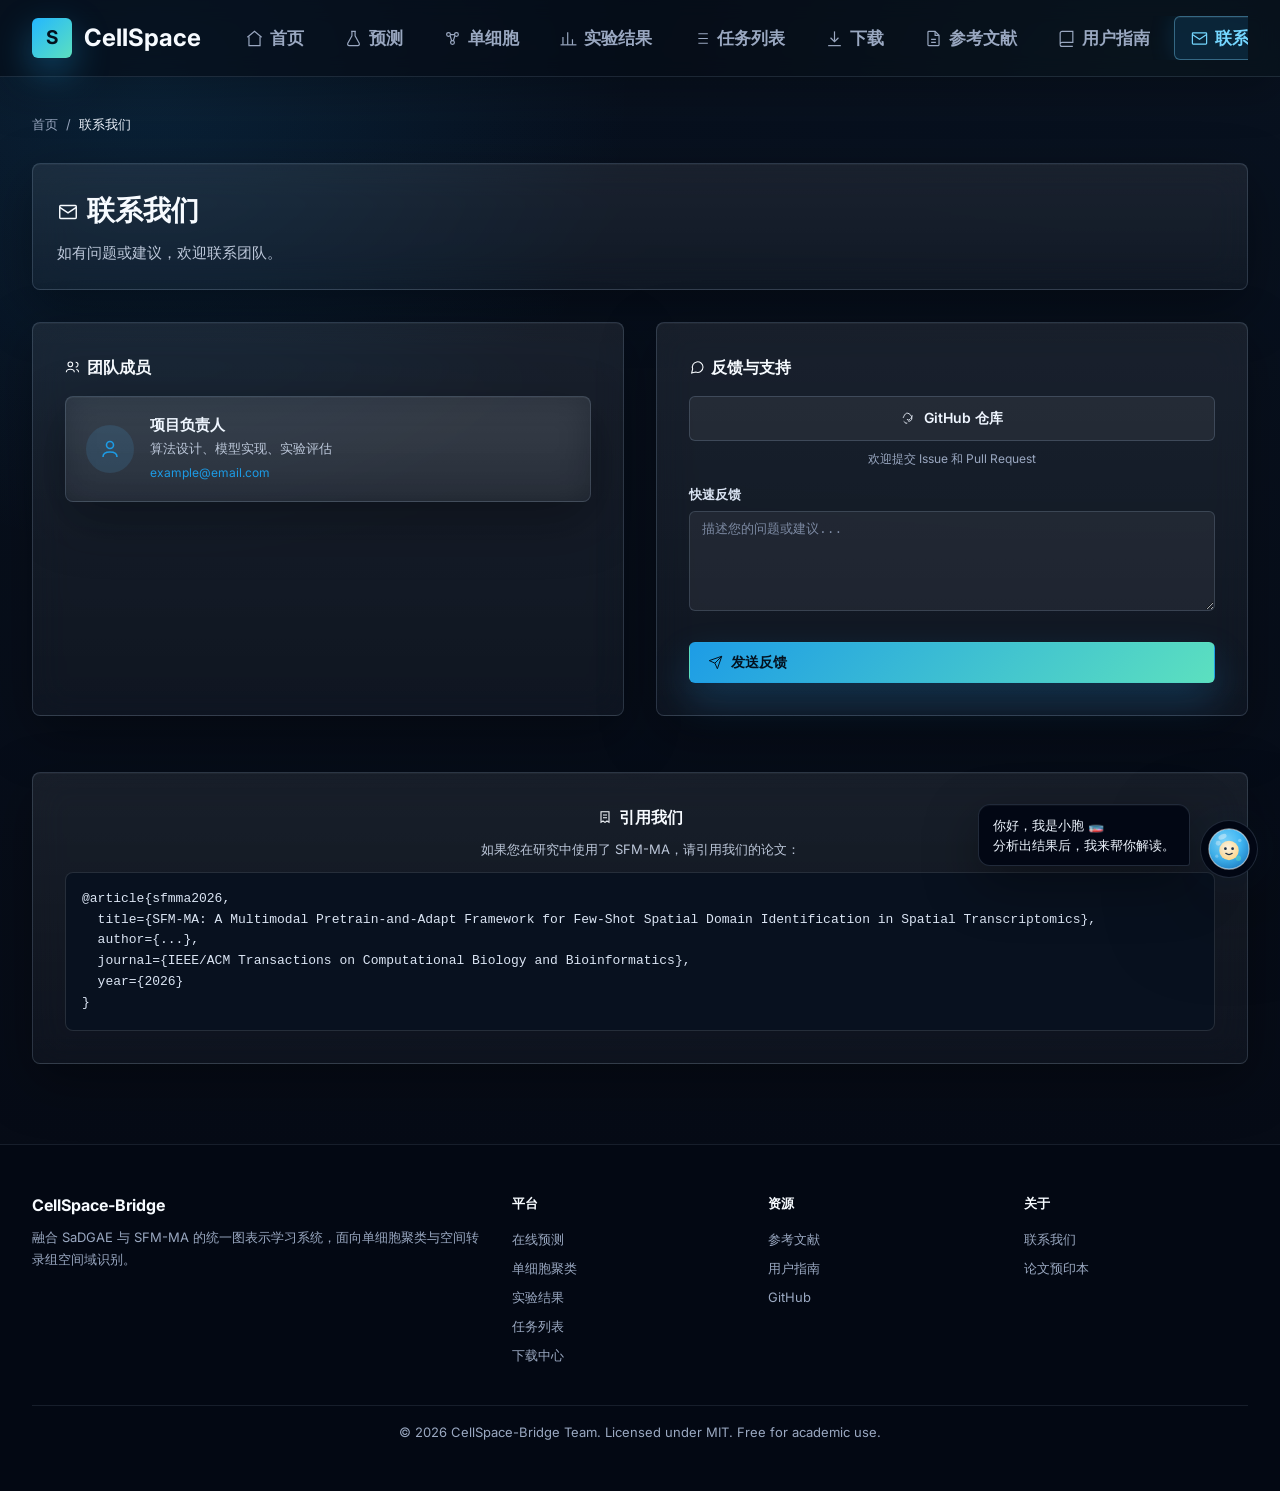
==== commit ae8032af: "发布 CellSpace-Bridge 新版：单细胞页 / MFC 对比 / SC 对比 / 解读助手 - 新增 /singlecell 单细胞聚类工作台（SaDGAE benchmark） - 预测" ====
--- a/contact.html
+++ b/contact.html
@@ -3,12 +3,13 @@
 <head>
 <meta charset="UTF-8">
 <meta name="viewport" content="width=device-width, initial-scale=1.0">
-<title>联系我们 — SFM-MA — Spatial Foundation Model</title>
-<link rel="icon" href="data:image/svg+xml,<svg xmlns='http://www.w3.org/2000/svg' viewBox='0 0 32 32'><rect width='32' height='32' rx='8' fill='%237C3AED'/><text x='16' y='23' font-size='20' font-weight='bold' fill='white' text-anchor='middle'>S</text></svg>">
+<title>联系我们 — SFM-MA — Unified Graph Omics System</title>
+<link rel="icon" href="data:image/svg+xml,<svg xmlns='http://www.w3.org/2000/svg' viewBox='0 0 32 32'><rect width='32' height='32' rx='8' fill='%230075de'/><text x='16' y='23' font-size='20' font-weight='bold' fill='white' text-anchor='middle'>S</text></svg>">
 <link rel="stylesheet" href="static/css/style.css">
 <script src="static/js/echarts.min.js"></script>
 <script>window.SFM_STATIC={base:"static/"};</script>
 <script src="static/js/app.js"></script>
+<script src="static/js/assistant.js"></script>
 
 </head>
 <body>
@@ -18,32 +19,35 @@
   <div class="navbar-inner">
     <a href="index.html" class="navbar-logo">
       <span class="logo-icon">S</span>
-      SFM-MA
+      CellSpace
     </a>
     <div class="navbar-links" id="navLinks">
       <a href="index.html" class="nav-link ">
-        <span class="nav-icon">🏠</span>首页
+        <span class="nav-icon"><svg viewBox="0 0 24 24" fill="none" stroke="currentColor" stroke-width="1.5"><path d="M3 10.5 12 3l9 7.5"/><path d="M5 9.5V21h14V9.5"/></svg></span>首页
       </a>
       <a href="predict.html" class="nav-link ">
-        <span class="nav-icon">🔬</span>预测
+        <span class="nav-icon"><svg viewBox="0 0 24 24" fill="none" stroke="currentColor" stroke-width="1.5"><path d="M9 3h6M10 3v5.5L4.8 18a2 2 0 0 0 1.8 3h10.8a2 2 0 0 0 1.8-3L14 8.5V3"/></svg></span>预测
+      </a>
+      <a href="singlecell.html" class="nav-link ">
+        <span class="nav-icon"><svg viewBox="0 0 24 24" fill="none" stroke="currentColor" stroke-width="1.5"><circle cx="7" cy="7" r="2.4"/><circle cx="17" cy="7" r="2.4"/><circle cx="12" cy="17" r="2.4"/><path d="M9 8.5 11 15M15 8.5 13 15M9.2 7h5.6"/></svg></span>单细胞
       </a>
       <a href="experiments.html" class="nav-link ">
-        <span class="nav-icon">📊</span>实验结果
+        <span class="nav-icon"><svg viewBox="0 0 24 24" fill="none" stroke="currentColor" stroke-width="1.5"><path d="M5 20V10M11 20V4M17 20v-7"/><path d="M2 20h20"/></svg></span>实验结果
       </a>
       <a href="tasks.html" class="nav-link ">
-        <span class="nav-icon">📋</span>任务列表
+        <span class="nav-icon"><svg viewBox="0 0 24 24" fill="none" stroke="currentColor" stroke-width="1.5"><path d="M8 6h12M8 12h12M8 18h12"/><path d="M3.5 6h.01M3.5 12h.01M3.5 18h.01"/></svg></span>任务列表
       </a>
       <a href="download.html" class="nav-link ">
-        <span class="nav-icon">⬇️</span>下载
+        <span class="nav-icon"><svg viewBox="0 0 24 24" fill="none" stroke="currentColor" stroke-width="1.5"><path d="M12 3v12"/><path d="m7 11 5 5 5-5"/><path d="M4 21h16"/></svg></span>下载
       </a>
       <a href="references.html" class="nav-link ">
-        <span class="nav-icon">📄</span>参考文献
+        <span class="nav-icon"><svg viewBox="0 0 24 24" fill="none" stroke="currentColor" stroke-width="1.5"><path d="M14 3H6a1 1 0 0 0-1 1v16a1 1 0 0 0 1 1h12a1 1 0 0 0 1-1V8z"/><path d="M14 3v5h5M9 13h6M9 17h6"/></svg></span>参考文献
       </a>
       <a href="guide.html" class="nav-link ">
-        <span class="nav-icon">📖</span>用户指南
+        <span class="nav-icon"><svg viewBox="0 0 24 24" fill="none" stroke="currentColor" stroke-width="1.5"><path d="M4 19.5A2.5 2.5 0 0 1 6.5 17H20V3H6.5A2.5 2.5 0 0 0 4 5.5z"/><path d="M4 19.5A2.5 2.5 0 0 0 6.5 22H20"/></svg></span>用户指南
       </a>
       <a href="contact.html" class="nav-link active">
-        <span class="nav-icon">📞</span>联系我们
+        <span class="nav-icon"><svg viewBox="0 0 24 24" fill="none" stroke="currentColor" stroke-width="1.5"><rect x="3" y="5" width="18" height="14" rx="1"/><path d="m3 7 9 6 9-6"/></svg></span>联系我们
       </a>
     </div>
     <button class="navbar-toggle" onclick="toggleNav()" aria-label="导航菜单">☰</button>
@@ -54,19 +58,19 @@
 <section class="page-content" style="padding-top: 32px;">
 <div class="page-content-inner">
   <div class="breadcrumb">
-    <a href="index.html">🏠 首页</a> <span>/</span> <span style="color: var(--gray-700);">联系我们</span>
+    <a href="index.html">首页</a> <span>/</span> <span style="color: var(--gray-700);">联系我们</span>
   </div>
   <div class="page-header">
-    <h1>📞 联系我们</h1>
+    <h1><svg viewBox="0 0 24 24" width="22" height="22" fill="none" stroke="currentColor" stroke-width="1.6" style="vertical-align:-3px;margin-right:8px;"><rect x="3" y="5" width="18" height="14" rx="1"/><path d="m3 7 9 6 9-6"/></svg>联系我们</h1>
     <p>如有问题或建议，欢迎联系团队。</p>
   </div>
 
   <div class="grid-2">
     <div class="form-section">
-      <h3>👥 团队成员</h3>
+      <h3><svg viewBox="0 0 24 24" width="16" height="16" fill="none" stroke="currentColor" stroke-width="1.6" style="vertical-align:-2px;margin-right:6px;"><circle cx="8" cy="8" r="3.5"/><path d="M2 20c0-3 2.5-4.5 6-4.5S14 17 14 20"/><path d="M16 5a3.5 3.5 0 0 1 0 7"/><path d="M17 15.5c1.8.5 3.5 1.8 3.5 4.5"/></svg>团队成员</h3>
       <div style="display: flex; flex-direction: column; gap: 12px; margin-top: 16px;">
         <div class="card" style="display: flex; align-items: center; gap: 16px; padding: 16px 20px;">
-          <div style="width: 48px; height: 48px; border-radius: 50%; background: var(--primary-100); display: flex; align-items: center; justify-content: center; font-size: 22px; flex-shrink: 0;">👨‍💻</div>
+          <div style="width: 48px; height: 48px; border-radius: 50%; background: var(--primary-100); color: var(--primary-600); display: flex; align-items: center; justify-content: center; flex-shrink: 0;"><svg viewBox="0 0 24 24" width="24" height="24" fill="none" stroke="currentColor" stroke-width="1.6"><circle cx="12" cy="8" r="3.5"/><path d="M5 20c0-3.5 3-5 7-5s7 1.5 7 5"/></svg></div>
           <div>
             <h4 style="font-size: 15px; font-weight: 600;">项目负责人</h4>
             <p style="font-size: 13px; color: var(--gray-500);">算法设计、模型实现、实验评估</p>
@@ -77,11 +81,11 @@
     </div>
 
     <div class="form-section">
-      <h3>💬 反馈与支持</h3>
+      <h3><svg viewBox="0 0 24 24" width="16" height="16" fill="none" stroke="currentColor" stroke-width="1.6" style="vertical-align:-2px;margin-right:6px;"><path d="M21 12a8 8 0 0 1-11 7.5L4 21l1.5-6A8 8 0 1 1 21 12z"/></svg>反馈与支持</h3>
       <div style="margin-top: 16px;">
         <div style="margin-bottom: 16px;">
           <a href="https://github.com/lxh321123/SFM-MA" target="_blank" class="btn btn-outline" style="width:100%; justify-content: center; margin-bottom: 8px;">
-            💻 GitHub 仓库
+            <svg viewBox="0 0 24 24" width="14" height="14" fill="none" stroke="currentColor" stroke-width="1.6"><path d="M9 19c-4 1.5-4-2.5-6-3m12-4c0-2 2-3 2-4 0-1 .5-2 1-2m-5 6a2 2 0 0 1-4 0m-7-2C5 3 7 2 9 2c4 0 8 5 8 8 0 5-4 6-6 6"/></svg>GitHub 仓库
           </a>
           <p style="font-size: 12px; color: var(--gray-400); text-align: center;">欢迎提交 Issue 和 Pull Request</p>
         </div>
@@ -89,13 +93,13 @@
           <label>快速反馈</label>
           <textarea class="form-control" rows="4" placeholder="描述您的问题或建议..."></textarea>
         </div>
-        <button class="btn btn-primary" style="width:100%;" onclick="alert('反馈已发送，感谢您的支持！')">📨 发送反馈</button>
+        <button class="btn btn-primary" style="width:100%;" onclick="alert('反馈已发送，感谢您的支持！')"><svg viewBox="0 0 24 24" width="15" height="15" fill="none" stroke="currentColor" stroke-width="1.6"><path d="M22 2 11 13"/><path d="M22 2 15 22l-4-9-9-4z"/></svg>发送反馈</button>
       </div>
     </div>
   </div>
 
   <div class="form-section" style="text-align: center; margin-top: 24px;">
-    <h3>📝 引用我们</h3>
+    <h3><svg viewBox="0 0 24 24" width="16" height="16" fill="none" stroke="currentColor" stroke-width="1.6" style="vertical-align:-2px;margin-right:6px;"><path d="M6 4h12v16l-3-2-3 2-3-2-3 2z"/><path d="M9 9h6M9 13h6"/></svg>引用我们</h3>
     <p style="font-size: 13px; color: var(--gray-500); margin-top: 8px;">
       如果您在研究中使用了 SFM-MA，请引用我们的论文：
     </p>
@@ -116,12 +120,13 @@
 <footer class="footer">
   <div class="footer-inner">
     <div class="footer-brand">
-      <h4>SFM-MA</h4>
-      <p>多模态预训练与轻量化适配框架，用于空间转录组学的少样本空间域识别。</p>
+      <h4>CellSpace-Bridge</h4>
+      <p>融合 SaDGAE 与 SFM-MA 的统一图表示学习系统，面向单细胞聚类与空间转录组空间域识别。</p>
     </div>
     <div class="footer-col">
       <h5>平台</h5>
       <a href="predict.html">在线预测</a>
+      <a href="singlecell.html">单细胞聚类</a>
       <a href="experiments.html">实验结果</a>
       <a href="tasks.html">任务列表</a>
       <a href="download.html">下载中心</a>
@@ -139,7 +144,7 @@
     </div>
   </div>
   <div class="footer-bottom">
-    © 2026 SFM-MA Team. Licensed under MIT. Free for academic use.
+    © 2026 CellSpace-Bridge Team. Licensed under MIT. Free for academic use.
   </div>
 </footer>
 
--- a/static/css/style.css
+++ b/static/css/style.css
@@ -1,41 +1,44 @@
 /* ==========================================================
-   SFM-MA Web — Purple Theme Design System
-   Reference: enrichRBP-style bioinformatics platform
+   SFM-MA Web — Notion-inspired Design System
+   Reference: web/DESIGN.md (warm neutrals + Notion Blue accent)
    ========================================================== */
 
-@import url('https://fonts.googleapis.com/css2?family=Inter:wght@300;400;500;600;700;800&display=swap');
+@import url('https://fonts.googleapis.com/css2?family=Inter:wght@400;500;600;700&display=swap');
 
 :root {
-  /* Purple Palette */
-  --primary-50: #F5F3FF;
-  --primary-100: #EDE9FE;
-  --primary-200: #DDD6FE;
-  --primary-300: #C4B5FD;
-  --primary-400: #A78BFA;
-  --primary-500: #8B5CF6;
-  --primary-600: #7C3AED;
-  --primary-700: #6D28D9;
-  --primary-800: #5B21B6;
-  --primary-900: #4C1D95;
-
-  /* Neutral */
-  --gray-50: #F9FAFB;
-  --gray-100: #F3F4F6;
-  --gray-200: #E5E7EB;
-  --gray-300: #D1D5DB;
-  --gray-400: #9CA3AF;
-  --gray-500: #6B7280;
-  --gray-600: #4B5563;
-  --gray-700: #374151;
-  --gray-800: #1F2937;
-  --gray-900: #111827;
-
-  /* Accent */
-  --accent: #F59E0B;
-  --accent-light: #FBBF24;
-  --success: #10B981;
-  --error: #EF4444;
-  --warning: #F59E0B;
+  /* Brand accent (Notion Blue) */
+  --primary-50: #f6f5f4;    /* warm white — alt bg / hover rows */
+  --primary-100: #f2f9ff;   /* blue tint — pill/badge bg */
+  --primary-200: #d4e8fb;
+  --primary-300: #b8d6f5;
+  --primary-400: #62aef0;   /* link light blue */
+  --primary-500: #0a68c4;   /* blue text */
+  --primary-600: #0075de;   /* primary accent / CTA */
+  --primary-700: #005bab;   /* hover/pressed */
+  --primary-800: #31302e;   /* warm dark */
+  --primary-900: #252423;   /* deepest warm */
+
+  /* Warm neutrals (yellow-brown undertones) */
+  --gray-50: #f6f5f4;       /* warm white */
+  --gray-100: #f3f1ef;      /* warm light */
+  --gray-200: #e8e6e4;      /* border — ≈ rgba(0,0,0,0.1) */
+  --gray-300: #a39e98;      /* warm gray 300 — muted */
+  --gray-400: #a39e98;      /* muted / placeholder */
+  --gray-500: #615d59;      /* warm gray 500 — secondary text */
+  --gray-600: #494641;
+  --gray-700: #31302e;      /* warm dark */
+  --gray-800: rgba(0,0,0,0.95);  /* near-black text */
+  --gray-900: #1c1b1a;
+
+  /* Semantic */
+  --accent: #0075de;
+  --accent-light: #62aef0;
+  --success: #2a9d99;      /* teal */
+  --success-bg: #d9f1f0;
+  --error: #c23b32;        /* red */
+  --error-bg: #fbe6e5;
+  --warning: #dd5b00;      /* orange */
+  --warning-bg: #fceade;
 
   /* Spacing */
   --space-xs: 4px;
@@ -47,25 +50,23 @@
   --space-3xl: 64px;
 
   /* Typography */
-  --font: 'Inter', -apple-system, 'Microsoft YaHei', sans-serif;
+  --font: 'Inter', -apple-system, BlinkMacSystemFont, 'Segoe UI', 'Microsoft YaHei', sans-serif;
   --font-mono: 'JetBrains Mono', 'Consolas', monospace;
 
-  /* Shadows */
-  --shadow-sm: 0 1px 2px rgba(0,0,0,0.05);
-  --shadow: 0 4px 6px -1px rgba(0,0,0,0.1), 0 2px 4px -1px rgba(0,0,0,0.06);
-  --shadow-md: 0 10px 15px -3px rgba(0,0,0,0.1), 0 4px 6px -2px rgba(0,0,0,0.05);
-  --shadow-lg: 0 20px 25px -5px rgba(0,0,0,0.1), 0 10px 10px -5px rgba(0,0,0,0.04);
-  --shadow-xl: 0 25px 50px -12px rgba(0,0,0,0.25);
+  /* Borders / shadows */
+  --border: rgba(0,0,0,0.1);                 /* whisper border */
+  --shadow-card: 0 4px 18px rgba(0,0,0,0.04), 0 2.025px 7.84688px rgba(0,0,0,0.027), 0 0.8px 2.925px rgba(0,0,0,0.02), 0 0.175px 1.04062px rgba(0,0,0,0.01);
+  --shadow-deep: 0 1px 3px rgba(0,0,0,0.01), 0 3px 7px rgba(0,0,0,0.02), 0 7px 15px rgba(0,0,0,0.02), 0 14px 28px rgba(0,0,0,0.04), 0 23px 52px rgba(0,0,0,0.05);
 
   /* Radius */
-  --radius-sm: 8px;      /* 表单控件 / 小徽标：此前被 6 处引用但未定义，圆角一直是 0 */
-  --radius: 12px;
-  --radius-lg: 16px;
-  --radius-xl: 24px;
-  --radius-full: 9999px;
+  --radius-sm: 4px;      /* buttons / inputs */
+  --radius: 12px;        /* cards */
+  --radius-lg: 16px;     /* featured cards */
+  --radius-xl: 16px;
+  --radius-full: 9999px; /* pills / badges */
 
   /* Transitions */
-  --transition: all 0.2s cubic-bezier(0.4,0,0.2,1);
+  --transition: all 0.15s cubic-bezier(0.4,0,0.2,1);
 }
 
 /* ==========================================================
@@ -77,7 +78,7 @@
 
 body {
   font-family: var(--font);
-  background: var(--primary-50);
+  background: #ffffff;
   color: var(--gray-800);
   line-height: 1.6;
   min-height: 100vh;
@@ -86,7 +87,7 @@
 }
 
 a { color: var(--primary-600); text-decoration: none; transition: var(--transition); }
-a:hover { color: var(--primary-800); }
+a:hover { color: var(--primary-700); }
 
 img { max-width: 100%; height: auto; }
 
@@ -94,10 +95,10 @@
    Navigation
    ========================================================== */
 .navbar {
-  background: rgba(255,255,255,0.9);
-  backdrop-filter: blur(12px);
-  -webkit-backdrop-filter: blur(12px);
-  border-bottom: 1px solid var(--gray-200);
+  background: rgba(255,255,255,0.92);
+  backdrop-filter: blur(10px);
+  -webkit-backdrop-filter: blur(10px);
+  border-bottom: 1px solid var(--border);
   position: sticky;
   top: 0;
   z-index: 1000;
@@ -109,7 +110,7 @@
   margin: 0 auto;
   display: flex;
   align-items: center;
-  height: 68px;
+  height: 64px;
   gap: var(--space-xl);
 }
 
@@ -117,22 +118,23 @@
   display: flex;
   align-items: center;
   gap: 10px;
-  font-weight: 800;
-  font-size: 20px;
-  color: var(--primary-700);
+  font-weight: 700;
+  font-size: 18px;
+  color: var(--gray-800);
+  letter-spacing: 0;
   flex-shrink: 0;
 }
 
 .navbar-logo .logo-icon {
-  width: 36px;
-  height: 36px;
-  background: linear-gradient(135deg, var(--primary-600), var(--primary-400));
+  width: 32px;
+  height: 32px;
+  background: var(--primary-600);
   border-radius: var(--radius-sm);
   display: flex;
   align-items: center;
   justify-content: center;
   color: #fff;
-  font-size: 18px;
+  font-size: 16px;
   font-weight: 700;
 }
 
@@ -148,9 +150,12 @@
 .navbar-links::-webkit-scrollbar { display: none; }
 
 .navbar-links a {
-  padding: 8px 14px;
+  display: inline-flex;
+  align-items: center;
+  gap: 6px;
+  padding: 7px 12px;
   border-radius: var(--radius-sm);
-  color: var(--gray-600);
+  color: var(--gray-500);
   font-size: 14px;
   font-weight: 500;
   white-space: nowrap;
@@ -158,16 +163,18 @@
 }
 
 .navbar-links a:hover {
+  background: rgba(0,0,0,0.05);
+  color: var(--gray-800);
+}
+
+.navbar-links a.active {
   background: var(--primary-100);
-  color: var(--primary-700);
-}
-
-.navbar-links a.active {
-  background: var(--primary-600);
-  color: #fff;
-}
-
-.navbar-links a .nav-icon { margin-right: 6px; }
+  color: var(--primary-500);
+  font-weight: 600;
+}
+
+.navbar-links a .nav-icon { display: inline-flex; align-items: center; }
+.navbar-links a .nav-icon svg { width: 16px; height: 16px; }
 
 .navbar-right {
   display: flex;
@@ -181,7 +188,7 @@
   background: none;
   border: none;
   font-size: 24px;
-  color: var(--gray-600);
+  color: var(--gray-500);
   cursor: pointer;
   padding: 8px;
 }
@@ -190,19 +197,12 @@
    Hero Section
    ========================================================== */
 .hero {
-  background: linear-gradient(135deg, var(--primary-900) 0%, var(--primary-700) 50%, var(--primary-600) 100%);
-  color: #fff;
-  padding: 80px var(--space-xl) 60px;
+  background: var(--gray-50);
+  color: var(--gray-800);
+  padding: 80px var(--space-xl) 64px;
   position: relative;
   overflow: hidden;
-}
-
-.hero::before {
-  content: '';
-  position: absolute;
-  top: 0; right: 0; bottom: 0; left: 0;
-  background: url("data:image/svg+xml,%3Csvg width='60' height='60' viewBox='0 0 60 60' xmlns='http://www.w3.org/2000/svg'%3E%3Cg fill='none' fill-rule='evenodd'%3E%3Cg fill='%23ffffff' fill-opacity='0.04'%3E%3Cpath d='M36 34v-4h-2v4h-4v2h4v4h2v-4h4v-2h-4zm0-30V0h-2v4h-4v2h4v4h2V6h4V4h-4zM6 34v-4H4v4H0v2h4v4h2v-4h4v-2H6zM6 4V0H4v4H0v2h4v4h2V6h4V4H6z'/%3E%3C/g%3E%3C/g%3E%3C/svg%3E");
-  opacity: 0.5;
+  border-bottom: 1px solid var(--border);
 }
 
 .hero-inner {
@@ -218,23 +218,24 @@
 
 .hero h1 {
   font-size: 44px;
-  font-weight: 800;
-  line-height: 1.15;
+  font-weight: 700;
+  line-height: 1.1;
+  letter-spacing: 0;
   margin-bottom: 16px;
-  letter-spacing: -0.02em;
+  color: var(--gray-800);
 }
 
 .hero h1 .highlight {
-  background: linear-gradient(135deg, var(--accent-light), var(--accent));
+  background: linear-gradient(135deg, var(--primary-600), var(--primary-700));
   -webkit-background-clip: text;
   -webkit-text-fill-color: transparent;
   background-clip: text;
 }
 
 .hero p {
-  font-size: 18px;
-  line-height: 1.7;
-  color: rgba(255,255,255,0.85);
+  font-size: 17px;
+  line-height: 1.6;
+  color: var(--gray-500);
   margin-bottom: 28px;
   max-width: 540px;
 }
@@ -252,10 +253,10 @@
 }
 
 .hero-image img {
-  border-radius: var(--radius-xl);
-  box-shadow: var(--shadow-xl);
+  border-radius: var(--radius-lg);
+  box-shadow: var(--shadow-card);
   max-width: 100%;
-  border: 2px solid rgba(255,255,255,0.1);
+  border: 1px solid var(--border);
 }
 
 /* ==========================================================
@@ -265,12 +266,12 @@
   display: inline-flex;
   align-items: center;
   gap: 8px;
-  padding: 12px 24px;
+  padding: 10px 18px;
   border-radius: var(--radius-sm);
-  font-size: 15px;
+  font-size: 14px;
   font-weight: 600;
   font-family: var(--font);
-  border: none;
+  border: 1px solid transparent;
   cursor: pointer;
   transition: var(--transition);
   text-decoration: none;
@@ -280,35 +281,32 @@
 .btn-primary {
   background: var(--primary-600);
   color: #fff;
-  box-shadow: 0 4px 14px rgba(124,58,237,0.3);
 }
 
 .btn-primary:hover {
   background: var(--primary-700);
-  box-shadow: 0 6px 20px rgba(124,58,237,0.4);
-  transform: translateY(-1px);
   color: #fff;
 }
 
 .btn-secondary {
-  background: rgba(255,255,255,0.15);
-  color: #fff;
-  border: 1px solid rgba(255,255,255,0.25);
+  background: rgba(255,255,255,0.12);
+  color: var(--gray-800);
+  border: 1px solid var(--border);
 }
 
 .btn-secondary:hover {
-  background: rgba(255,255,255,0.25);
-  color: #fff;
+  background: rgba(0,0,0,0.05);
+  color: var(--gray-800);
 }
 
 .btn-outline {
   background: transparent;
   color: var(--primary-600);
-  border: 2px solid var(--primary-300);
+  border: 1px solid var(--primary-300);
 }
 
 .btn-outline:hover {
-  background: var(--primary-50);
+  background: var(--primary-100);
   border-color: var(--primary-500);
 }
 
@@ -317,10 +315,10 @@
   color: #fff;
 }
 
-.btn-success:hover { background: #059669; color: #fff; }
-
-.btn-sm { padding: 8px 16px; font-size: 13px; }
-.btn-lg { padding: 16px 32px; font-size: 17px; }
+.btn-success:hover { background: #1f8480; color: #fff; }
+
+.btn-sm { padding: 6px 12px; font-size: 12px; }
+.btn-lg { padding: 14px 24px; font-size: 15px; }
 
 /* ==========================================================
    Sections
@@ -342,12 +340,13 @@
 .section-header h2 {
   font-size: 32px;
   font-weight: 700;
-  color: var(--gray-900);
+  letter-spacing: 0;
+  color: var(--gray-800);
   margin-bottom: 12px;
 }
 
 .section-header p {
-  font-size: 17px;
+  font-size: 16px;
   color: var(--gray-500);
   max-width: 640px;
   margin: 0 auto;
@@ -356,11 +355,12 @@
 .section-header .badge {
   display: inline-block;
   background: var(--primary-100);
-  color: var(--primary-700);
-  padding: 4px 14px;
+  color: var(--primary-500);
+  padding: 3px 12px;
   border-radius: var(--radius-full);
-  font-size: 13px;
+  font-size: 12px;
   font-weight: 600;
+  letter-spacing: 0;
   margin-bottom: 12px;
 }
 
@@ -369,36 +369,32 @@
    ========================================================== */
 .card {
   background: #fff;
-  border-radius: var(--radius-lg);
-  box-shadow: var(--shadow);
+  border-radius: var(--radius);
+  box-shadow: var(--shadow-card);
   padding: var(--space-xl);
   transition: var(--transition);
-  border: 1px solid var(--gray-200);
-}
-
-.card:hover { box-shadow: var(--shadow-md); }
-
-.card-gradient {
-  background: linear-gradient(135deg, var(--primary-50), #fff);
-}
+  border: 1px solid var(--border);
+}
+
+.card:hover { box-shadow: var(--shadow-deep); }
 
 .card-icon {
-  width: 48px;
-  height: 48px;
+  width: 44px;
+  height: 44px;
   border-radius: var(--radius);
   display: flex;
   align-items: center;
   justify-content: center;
-  font-size: 22px;
+  font-size: 20px;
   margin-bottom: var(--space-md);
 }
 
 .card-icon.purple { background: var(--primary-100); color: var(--primary-600); }
-.card-icon.green { background: #D1FAE5; color: #059669; }
-.card-icon.amber { background: #FEF3C7; color: #D97706; }
-.card-icon.blue { background: #DBEAFE; color: #2563EB; }
-
-.card h3 { font-size: 18px; font-weight: 600; margin-bottom: 8px; color: var(--gray-800); }
+.card-icon.green { background: var(--success-bg); color: var(--success); }
+.card-icon.amber { background: var(--warning-bg); color: var(--warning); }
+.card-icon.blue { background: #e4f0fb; color: var(--primary-600); }
+
+.card h3 { font-size: 16px; font-weight: 600; letter-spacing: 0; margin-bottom: 8px; color: var(--gray-800); }
 .card p { font-size: 14px; color: var(--gray-500); line-height: 1.7; }
 
 /* ==========================================================
@@ -413,16 +409,17 @@
    ========================================================== */
 .form-section {
   background: #fff;
-  border-radius: var(--radius-lg);
-  box-shadow: var(--shadow);
+  border-radius: var(--radius);
+  box-shadow: var(--shadow-card);
   padding: var(--space-xl);
   margin-bottom: var(--space-xl);
-  border: 1px solid var(--gray-200);
+  border: 1px solid var(--border);
 }
 
 .form-section h3 {
-  font-size: 18px;
+  font-size: 16px;
   font-weight: 600;
+  letter-spacing: 0;
   color: var(--gray-800);
   margin-bottom: 4px;
 }
@@ -439,7 +436,7 @@
 
 .form-group label {
   display: block;
-  font-size: 14px;
+  font-size: 13px;
   font-weight: 600;
   color: var(--gray-700);
   margin-bottom: 6px;
@@ -447,44 +444,44 @@
 
 .form-group .label-desc {
   font-size: 12px;
-  color: var(--gray-400);
+  color: var(--gray-300);
   margin-bottom: 6px;
 }
 
 .form-control {
   width: 100%;
-  padding: 10px 14px;
-  border: 2px solid var(--gray-200);
+  padding: 8px 12px;
+  border: 1px solid var(--gray-200);
   border-radius: var(--radius-sm);
   font-size: 14px;
   font-family: var(--font);
   color: var(--gray-800);
-  background: var(--gray-50);
+  background: #fff;
   transition: var(--transition);
   outline: none;
 }
 
 .form-control:focus {
-  border-color: var(--primary-400);
+  border-color: var(--primary-600);
   background: #fff;
-  box-shadow: 0 0 0 4px rgba(139,92,246,0.1);
-}
-
-.form-control::placeholder { color: var(--gray-400); }
-
-select.form-control { cursor: pointer; appearance: none; background-image: url("data:image/svg+xml,%3Csvg xmlns='http://www.w3.org/2000/svg' width='12' height='12' viewBox='0 0 12 12'%3E%3Cpath fill='%236B7280' d='M6 8L1 3h10z'/%3E%3C/svg%3E"); background-repeat: no-repeat; background-position: right 12px center; padding-right: 36px; }
+  box-shadow: 0 0 0 3px rgba(0,117,222,0.12);
+}
+
+.form-control::placeholder { color: var(--gray-300); }
+
+select.form-control { cursor: pointer; appearance: none; background-image: url("data:image/svg+xml,%3Csvg xmlns='http://www.w3.org/2000/svg' width='12' height='12' viewBox='0 0 12 12'%3E%3Cpath fill='%23615d59' d='M6 8L1 3h10z'/%3E%3C/svg%3E"); background-repeat: no-repeat; background-position: right 12px center; padding-right: 36px; }
 
 textarea.form-control { resize: vertical; min-height: 100px; font-family: var(--font-mono); font-size: 13px; }
 
 .form-row { display: grid; grid-template-columns: 1fr 1fr; gap: var(--space-md); }
 
 .form-tip {
-  background: var(--primary-50);
-  border: 1px solid var(--primary-200);
+  background: var(--gray-50);
+  border: 1px solid var(--border);
   border-radius: var(--radius-sm);
   padding: 12px 16px;
   font-size: 13px;
-  color: var(--primary-700);
+  color: var(--gray-600);
   margin-bottom: var(--space-lg);
   display: flex;
   align-items: flex-start;
@@ -504,20 +501,22 @@
 
 .stat-card {
   background: #fff;
-  border: 1px solid var(--gray-200);
+  border: 1px solid var(--border);
   border-radius: var(--radius);
   padding: 20px;
   text-align: center;
   transition: var(--transition);
 }
 
-.stat-card:hover { box-shadow: var(--shadow); border-color: var(--primary-300); }
+.stat-card:hover { box-shadow: var(--shadow-card); border-color: var(--primary-300); }
 
 .stat-value {
   font-size: 28px;
   font-weight: 700;
+  letter-spacing: 0;
   color: var(--primary-600);
   margin-bottom: 4px;
+  font-variant-numeric: tabular-nums;
 }
 
 .stat-label {
@@ -531,15 +530,15 @@
    ========================================================== */
 .table-container {
   background: #fff;
-  border-radius: var(--radius-lg);
-  box-shadow: var(--shadow);
-  border: 1px solid var(--gray-200);
+  border-radius: var(--radius);
+  box-shadow: var(--shadow-card);
+  border: 1px solid var(--border);
   overflow: hidden;
 }
 
 .table-header {
   padding: var(--space-md) var(--space-lg);
-  border-bottom: 1px solid var(--gray-200);
+  border-bottom: 1px solid var(--border);
   display: flex;
   align-items: center;
   justify-content: space-between;
@@ -547,7 +546,7 @@
   flex-wrap: wrap;
 }
 
-.table-header h3 { font-size: 16px; font-weight: 600; color: var(--gray-800); }
+.table-header h3 { font-size: 15px; font-weight: 600; color: var(--gray-800); }
 
 .table-search {
   display: flex;
@@ -556,14 +555,14 @@
 
 .table-search input {
   padding: 8px 12px;
-  border: 2px solid var(--gray-200);
+  border: 1px solid var(--gray-200);
   border-radius: var(--radius-sm);
   font-size: 13px;
   width: 220px;
   outline: none;
 }
 
-.table-search input:focus { border-color: var(--primary-400); }
+.table-search input:focus { border-color: var(--primary-600); box-shadow: 0 0 0 3px rgba(0,117,222,0.12); }
 
 table {
   width: 100%;
@@ -578,18 +577,18 @@
   font-weight: 600;
   color: var(--gray-500);
   text-transform: uppercase;
-  letter-spacing: 0.05em;
-  border-bottom: 1px solid var(--gray-200);
+  letter-spacing: 0;
+  border-bottom: 1px solid var(--border);
 }
 
 table td {
   padding: 12px var(--space-lg);
   font-size: 14px;
-  color: var(--gray-700);
+  color: var(--gray-600);
   border-bottom: 1px solid var(--gray-100);
 }
 
-table tr:hover { background: var(--primary-50); }
+table tr:hover { background: var(--gray-50); }
 table tr:last-child td { border-bottom: none; }
 
 /* Status badges */
@@ -597,16 +596,16 @@
   display: inline-flex;
   align-items: center;
   gap: 5px;
-  padding: 3px 10px;
+  padding: 2px 10px;
   border-radius: var(--radius-full);
   font-size: 12px;
   font-weight: 600;
 }
 
-.status-badge.completed { background: #D1FAE5; color: #065F46; }
-.status-badge.running { background: #DBEAFE; color: #1E40AF; }
-.status-badge.pending { background: #FEF3C7; color: #92400E; }
-.status-badge.error { background: #FEE2E2; color: #991B1B; }
+.status-badge.completed { background: var(--success-bg); color: #1f8480; }
+.status-badge.running { background: #e4f0fb; color: var(--primary-500); }
+.status-badge.pending { background: var(--warning-bg); color: #b34a00; }
+.status-badge.error { background: var(--error-bg); color: #9c2c26; }
 
 .status-dot {
   width: 6px;
@@ -615,7 +614,7 @@
 }
 
 .status-badge.completed .status-dot { background: var(--success); }
-.status-badge.running .status-dot { background: #3B82F6; animation: pulse 1.5s infinite; }
+.status-badge.running .status-dot { background: var(--primary-600); animation: pulse 1.5s infinite; }
 .status-badge.pending .status-dot { background: var(--warning); }
 
 @keyframes pulse {
@@ -642,22 +641,22 @@
 }
 
 .workflow-step .step-number {
-  width: 44px;
-  height: 44px;
+  width: 40px;
+  height: 40px;
   border-radius: 50%;
   background: var(--primary-600);
   color: #fff;
   display: flex;
   align-items: center;
   justify-content: center;
-  font-size: 18px;
-  font-weight: 700;
+  font-size: 16px;
+  font-weight: 600;
   margin: 0 auto var(--space-md);
   position: relative;
   z-index: 2;
 }
 
-.workflow-step .step-icon { font-size: 32px; margin-bottom: 8px; display: block; }
+.workflow-step .step-icon { font-size: 28px; margin-bottom: 8px; display: block; }
 
 .workflow-step h4 {
   font-size: 14px;
@@ -678,7 +677,7 @@
   align-items: center;
   justify-content: center;
   padding-top: 22px;
-  color: var(--primary-300);
+  color: var(--gray-300);
   font-size: 20px;
 }
 
@@ -687,9 +686,9 @@
    ========================================================== */
 .chart-container {
   background: #fff;
-  border-radius: var(--radius-lg);
-  box-shadow: var(--shadow);
-  border: 1px solid var(--gray-200);
+  border-radius: var(--radius);
+  box-shadow: var(--shadow-card);
+  border: 1px solid var(--border);
   padding: var(--space-lg);
   margin-bottom: var(--space-lg);
 }
@@ -713,30 +712,29 @@
    ========================================================== */
 .feature-card {
   background: #fff;
-  border-radius: var(--radius-lg);
+  border-radius: var(--radius);
   padding: var(--space-xl);
-  border: 1px solid var(--gray-200);
+  border: 1px solid var(--border);
   transition: var(--transition);
 }
 
 .feature-card:hover {
-  box-shadow: var(--shadow-md);
-  transform: translateY(-2px);
+  box-shadow: var(--shadow-card);
   border-color: var(--primary-300);
 }
 
 .feature-card .fc-icon {
-  width: 56px;
-  height: 56px;
+  width: 48px;
+  height: 48px;
   border-radius: var(--radius);
   display: flex;
   align-items: center;
   justify-content: center;
-  font-size: 26px;
+  font-size: 24px;
   margin-bottom: var(--space-md);
 }
 
-.feature-card h3 { font-size: 18px; font-weight: 600; margin-bottom: 8px; }
+.feature-card h3 { font-size: 16px; font-weight: 600; letter-spacing: 0; margin-bottom: 8px; }
 .feature-card p { font-size: 14px; color: var(--gray-500); line-height: 1.7; }
 
 /* ==========================================================
@@ -750,7 +748,7 @@
 
 .method-card {
   background: #fff;
-  border: 2px solid var(--gray-200);
+  border: 1px solid var(--border);
   border-radius: var(--radius);
   padding: var(--space-md);
   text-align: center;
@@ -758,24 +756,24 @@
   transition: var(--transition);
 }
 
-.method-card:hover { border-color: var(--primary-300); box-shadow: var(--shadow-sm); }
-.method-card.selected { border-color: var(--primary-600); background: var(--primary-50); }
+.method-card:hover { border-color: var(--primary-300); box-shadow: var(--shadow-card); }
+.method-card.selected { border-color: var(--primary-600); background: var(--primary-100); }
 
 .method-card .mc-rank {
-  font-size: 24px;
-  font-weight: 800;
+  font-size: 22px;
+  font-weight: 700;
   color: var(--primary-600);
   margin-bottom: 4px;
 }
 
-.method-card .mc-name { font-size: 13px; font-weight: 600; color: var(--gray-700); }
-.method-card .mc-ari { font-size: 12px; color: var(--gray-400); margin-top: 2px; }
+.method-card .mc-name { font-size: 13px; font-weight: 600; color: var(--gray-600); }
+.method-card .mc-ari { font-size: 12px; color: var(--gray-300); margin-top: 2px; }
 
 /* ==========================================================
    Footer
    ========================================================== */
 .footer {
-  background: var(--gray-900);
+  background: var(--gray-800);
   color: var(--gray-400);
   padding: var(--space-2xl) var(--space-xl);
   margin-top: auto;
@@ -791,7 +789,7 @@
 
 .footer-brand h4 {
   color: #fff;
-  font-size: 18px;
+  font-size: 16px;
   font-weight: 700;
   margin-bottom: 8px;
 }
@@ -800,7 +798,7 @@
 
 .footer-col h5 {
   color: #fff;
-  font-size: 14px;
+  font-size: 13px;
   font-weight: 600;
   margin-bottom: var(--space-md);
 }
@@ -812,16 +810,16 @@
   margin-bottom: 8px;
 }
 
-.footer-col a:hover { color: var(--primary-300); }
+.footer-col a:hover { color: #ffffff; }
 
 .footer-bottom {
   max-width: 1280px;
   margin: var(--space-xl) auto 0;
   padding-top: var(--space-md);
-  border-top: 1px solid var(--gray-700);
+  border-top: 1px solid rgba(255,255,255,0.1);
   text-align: center;
   font-size: 13px;
-  color: var(--gray-500);
+  color: var(--gray-400);
 }
 
 /* ==========================================================
@@ -844,7 +842,8 @@
 .page-header h1 {
   font-size: 28px;
   font-weight: 700;
-  color: var(--gray-900);
+  letter-spacing: 0;
+  color: var(--gray-800);
   margin-bottom: 8px;
 }
 
@@ -860,7 +859,7 @@
   align-items: center;
   gap: 8px;
   font-size: 13px;
-  color: var(--gray-400);
+  color: var(--gray-300);
   margin-bottom: var(--space-lg);
 }
 
@@ -876,7 +875,7 @@
 }
 
 .empty-state .empty-icon {
-  font-size: 64px;
+  font-size: 56px;
   margin-bottom: var(--space-lg);
   opacity: 0.5;
 }
@@ -884,7 +883,7 @@
 .empty-state h3 {
   font-size: 20px;
   font-weight: 600;
-  color: var(--gray-700);
+  color: var(--gray-600);
   margin-bottom: 8px;
 }
 
@@ -926,7 +925,7 @@
 .tabs {
   display: flex;
   gap: 4px;
-  border-bottom: 2px solid var(--gray-200);
+  border-bottom: 2px solid var(--gray-100);
   margin-bottom: var(--space-xl);
   overflow-x: auto;
   scrollbar-width: none;
@@ -935,7 +934,7 @@
 .tabs::-webkit-scrollbar { display: none; }
 
 .tab {
-  padding: 12px 20px;
+  padding: 10px 16px;
   font-size: 14px;
   font-weight: 500;
   color: var(--gray-500);
@@ -976,14 +975,14 @@
   .navbar-links {
     display: none;
     position: absolute;
-    top: 68px;
+    top: 64px;
     left: 0;
     right: 0;
     background: #fff;
     flex-direction: column;
     padding: var(--space-md);
-    border-bottom: 1px solid var(--gray-200);
-    box-shadow: var(--shadow-md);
+    border-bottom: 1px solid var(--border);
+    box-shadow: var(--shadow-deep);
   }
   .navbar-links.open { display: flex; }
   .navbar-right { display: none; }
@@ -1028,17 +1027,17 @@
 
 .kpi-card {
   background: #fff;
-  border: 1px solid var(--gray-200);
-  border-radius: var(--radius-lg);
+  border: 1px solid var(--border);
+  border-radius: var(--radius);
   padding: var(--space-lg);
-  box-shadow: var(--shadow-sm);
+  box-shadow: var(--shadow-card);
   transition: var(--transition);
 }
 
-.kpi-card:hover { box-shadow: var(--shadow); transform: translateY(-2px); }
+.kpi-card:hover { box-shadow: var(--shadow-deep); }
 
 .kpi-card.kpi-hi {
-  background: linear-gradient(135deg, var(--primary-600), var(--primary-800));
+  background: var(--primary-600);
   border-color: transparent;
 }
 
@@ -1048,13 +1047,14 @@
 
 .kpi-value {
   font-size: 30px;
-  font-weight: 800;
+  font-weight: 700;
+  letter-spacing: 0;
   line-height: 1.1;
-  color: var(--primary-700);
+  color: var(--primary-600);
   font-variant-numeric: tabular-nums;
 }
 
-.kpi-label { font-size: 13px; font-weight: 600; color: var(--gray-700); margin-top: 6px; }
+.kpi-label { font-size: 13px; font-weight: 600; color: var(--gray-600); margin-top: 6px; }
 .kpi-sub { font-size: 11px; color: var(--gray-500); margin-top: 3px; }
 
 .kpi-card.skeleton {
@@ -1087,19 +1087,19 @@
   border-radius: var(--radius-full);
   font-size: 11px;
   font-weight: 600;
-  letter-spacing: .01em;
-}
-
-.pill-primary { background: var(--primary-100); color: var(--primary-700); }
-.pill-gray { background: var(--gray-100); color: var(--gray-600); }
+  letter-spacing: 0;
+}
+
+.pill-primary { background: var(--primary-100); color: var(--primary-500); }
+.pill-gray { background: var(--gray-100); color: var(--gray-500); }
 
 /* 图表面板 */
 .chart-panel {
   background: #fff;
-  border: 1px solid var(--gray-200);
-  border-radius: var(--radius-lg);
+  border: 1px solid var(--border);
+  border-radius: var(--radius);
   padding: var(--space-lg);
-  box-shadow: var(--shadow-sm);
+  box-shadow: var(--shadow-card);
 }
 
 .chart-panel h4 {
@@ -1125,7 +1125,7 @@
   flex-wrap: wrap;
   margin: var(--space-lg) 0 var(--space-md);
   padding-bottom: var(--space-sm);
-  border-bottom: 1px solid var(--gray-200);
+  border-bottom: 1px solid var(--gray-100);
 }
 
 .tab {
@@ -1139,18 +1139,17 @@
   font-family: inherit;
   font-size: 13px;
   font-weight: 500;
-  color: var(--gray-600);
+  color: var(--gray-500);
   cursor: pointer;
   transition: var(--transition);
 }
 
-.tab:hover { border-color: var(--primary-300); color: var(--primary-700); }
+.tab:hover { border-color: var(--primary-300); color: var(--primary-600); }
 
 .tab.active {
   background: var(--primary-600);
   border-color: var(--primary-600);
   color: #fff;
-  box-shadow: 0 2px 8px rgba(124,58,237,.28);
 }
 
 .tab-tag {
@@ -1159,7 +1158,7 @@
   padding: 2px 6px;
   border-radius: 4px;
   background: var(--gray-100);
-  color: var(--gray-600);
+  color: var(--gray-500);
 }
 
 .tab.active .tab-tag { background: rgba(255,255,255,.22); color: #fff; }
@@ -1174,7 +1173,7 @@
   padding: var(--space-md) 0;
 }
 
-.group-head h4 { font-size: 16px; font-weight: 600; color: var(--gray-800); }
+.group-head h4 { font-size: 16px; font-weight: 600; letter-spacing: 0; color: var(--gray-800); }
 .group-head p { font-size: 13px; color: var(--gray-500); margin-top: 4px; }
 
 .group-stats { display: flex; gap: var(--space-lg); }
@@ -1190,13 +1189,13 @@
   gap: var(--space-sm);
   flex-wrap: wrap;
   padding: 10px var(--space-md);
-  background: var(--primary-50);
-  border: 1px solid var(--primary-100);
+  background: var(--gray-50);
+  border: 1px solid var(--border);
   border-radius: var(--radius-sm);
   margin-bottom: var(--space-md);
 }
 
-.ref-label { font-size: 11px; font-weight: 600; color: var(--primary-700); margin-right: 4px; }
+.ref-label { font-size: 11px; font-weight: 600; color: var(--primary-500); margin-right: 4px; }
 
 .ref-chip {
   display: inline-flex;
@@ -1208,8 +1207,8 @@
   border-radius: var(--radius-full);
 }
 
-.ref-name { font-size: 11px; color: var(--gray-600); }
-.ref-val { font-size: 12px; font-weight: 700; color: var(--primary-700); font-variant-numeric: tabular-nums; }
+.ref-name { font-size: 11px; color: var(--gray-500); }
+.ref-val { font-size: 12px; font-weight: 700; color: var(--primary-600); font-variant-numeric: tabular-nums; }
 
 /* 数据表 */
 .table-scroll { max-height: 560px; overflow: auto; border-radius: var(--radius-sm); }
@@ -1226,24 +1225,24 @@
   font-weight: 600;
   color: var(--gray-500);
   text-transform: uppercase;
-  letter-spacing: .04em;
+  letter-spacing: 0;
   text-align: left;
-  border-bottom: 1px solid var(--gray-200);
+  border-bottom: 1px solid var(--border);
   white-space: nowrap;
 }
 
 .data-table td {
   padding: 8px 10px;
   border-bottom: 1px solid var(--gray-100);
-  color: var(--gray-700);
+  color: var(--gray-600);
   white-space: nowrap;
 }
 
-.data-table tbody tr:hover { background: var(--primary-50); }
+.data-table tbody tr:hover { background: var(--gray-50); }
 .data-table .num { text-align: right; font-variant-numeric: tabular-nums; }
 .data-table .mono { font-family: var(--font-mono); font-size: 11px; }
 .data-table .small { font-size: 11px; }
-.data-table .sd { color: var(--gray-400); font-size: 10px; }
+.data-table .sd { color: var(--gray-300); font-size: 10px; }
 
 /* 迁移分类徽标与 Δ 着色 */
 .cat-badge {
@@ -1255,9 +1254,9 @@
   white-space: nowrap;
 }
 
-.cat-pt { background: #D1FAE5; color: #065F46; }
-.cat-et { background: #FEF3C7; color: #92400E; }
-.cat-ui { background: #FEE2E2; color: #991B1B; }
+.cat-pt { background: var(--success-bg); color: #1f8480; }
+.cat-et { background: var(--warning-bg); color: #b34a00; }
+.cat-ui { background: var(--error-bg); color: #9c2c26; }
 .cat-na { background: var(--gray-100); color: var(--gray-500); }
 
 .delta-pos { color: var(--success); font-weight: 700; }
@@ -1275,14 +1274,14 @@
 .finding {
   position: relative;
   background: #fff;
-  border: 1px solid var(--gray-200);
+  border: 1px solid var(--border);
   border-left: 3px solid var(--gray-300);
   border-radius: var(--radius-sm);
   padding: var(--space-lg);
   transition: var(--transition);
 }
 
-.finding:hover { box-shadow: var(--shadow); }
+.finding:hover { box-shadow: var(--shadow-card); }
 .finding[data-kind="pos"] { border-left-color: var(--success); }
 .finding[data-kind="eq"]  { border-left-color: var(--warning); }
 .finding[data-kind="neg"] { border-left-color: var(--error); }
@@ -1291,7 +1290,7 @@
   display: inline-block;
   font-size: 10px;
   font-weight: 700;
-  letter-spacing: .05em;
+  letter-spacing: 0;
   color: var(--gray-500);
   text-transform: uppercase;
   margin-bottom: 6px;
@@ -1299,7 +1298,7 @@
 
 .finding h4 { font-size: 14px; font-weight: 600; color: var(--gray-800); margin-bottom: 6px; }
 .finding p { font-size: 12px; color: var(--gray-600); line-height: 1.7; }
-.finding p b { color: var(--gray-900); font-variant-numeric: tabular-nums; }
+.finding p b { color: var(--gray-800); font-variant-numeric: tabular-nums; }
 
 /* 下载卡 */
 .download-grid {
@@ -1315,13 +1314,13 @@
   gap: var(--space-md);
   padding: 14px var(--space-md);
   background: #fff;
-  border: 1px solid var(--gray-200);
+  border: 1px solid var(--border);
   border-radius: var(--radius-sm);
   text-decoration: none;
   transition: var(--transition);
 }
 
-.dl-card:hover { border-color: var(--primary-400); box-shadow: var(--shadow); }
+.dl-card:hover { border-color: var(--primary-300); box-shadow: var(--shadow-card); }
 .dl-card.disabled { opacity: .45; pointer-events: none; }
 .dl-icon { font-size: 26px; flex-shrink: 0; }
 .dl-meta { display: flex; flex-direction: column; min-width: 0; }
@@ -1337,8 +1336,8 @@
   border: 1px solid transparent;
 }
 
-.alert-warn { background: #FEF3C7; border-color: #FDE68A; color: #92400E; }
-.alert-info { background: var(--primary-50); border-color: var(--primary-200); color: var(--primary-800); }
+.alert-warn { background: var(--warning-bg); border-color: #f0c9a3; color: #9a4d12; }
+.alert-info { background: var(--primary-100); border-color: var(--primary-200); color: var(--primary-500); }
 
 /* 预测页：图例与元信息 */
 .viz-meta {
@@ -1365,3 +1364,2371 @@
   .group-stats { gap: var(--space-md); }
   .gs { text-align: left; }
 }
+
+/* ==========================================================
+   Visual refresh — research dashboard polish
+   ========================================================== */
+:root {
+  --primary-50: #f4f8fb;
+  --primary-100: #eaf4ff;
+  --primary-200: #c9dff4;
+  --primary-300: #9fc7ec;
+  --primary-400: #4b9ce0;
+  --primary-500: #0864bd;
+  --primary-600: #006ecb;
+  --primary-700: #00539b;
+  --gray-50: #f7f8f6;
+  --gray-100: #eff1ee;
+  --gray-200: #dfe4df;
+  --gray-300: #98a09a;
+  --gray-400: #7b837d;
+  --gray-500: #5f6761;
+  --gray-600: #3f4843;
+  --gray-700: #25302b;
+  --gray-800: #17211d;
+  --gray-900: #0f1714;
+  --accent: #c97918;
+  --accent-light: #f1b35f;
+  --success: #1b8f83;
+  --success-bg: #e2f5f1;
+  --warning: #c97918;
+  --warning-bg: #fff1df;
+  --error: #bd4037;
+  --error-bg: #fde9e7;
+  --border: rgba(23, 33, 29, 0.1);
+  --shadow-card: 0 1px 2px rgba(23, 33, 29, 0.04), 0 10px 24px rgba(23, 33, 29, 0.06);
+  --shadow-deep: 0 18px 48px rgba(23, 33, 29, 0.12);
+  --radius-sm: 6px;
+  --radius: 8px;
+  --radius-lg: 8px;
+  --radius-xl: 8px;
+  --transition: all 0.18s ease;
+}
+
+body {
+  background:
+    linear-gradient(180deg, rgba(244,248,251,0.76) 0, rgba(255,255,255,0) 420px),
+    #ffffff;
+}
+
+.navbar {
+  background: rgba(255,255,255,0.86);
+  border-bottom-color: rgba(23,33,29,0.08);
+  padding: 0 clamp(16px, 3vw, 32px);
+}
+
+.navbar-inner {
+  height: 68px;
+  gap: 28px;
+}
+
+.navbar-logo .logo-icon {
+  background: linear-gradient(135deg, var(--primary-600), var(--success));
+  box-shadow: 0 8px 18px rgba(0,110,203,0.2);
+}
+
+.navbar-links a {
+  min-height: 36px;
+  border: 1px solid transparent;
+  color: var(--gray-500);
+}
+
+.navbar-links a:hover {
+  background: var(--gray-50);
+  border-color: var(--border);
+}
+
+.navbar-links a.active {
+  background: #fff;
+  border-color: var(--primary-200);
+  box-shadow: 0 1px 8px rgba(0,110,203,0.08);
+}
+
+.hero {
+  min-height: calc(100vh - 68px);
+  padding: clamp(58px, 8vw, 96px) clamp(18px, 4vw, 48px) clamp(44px, 6vw, 72px);
+  background:
+    linear-gradient(115deg, rgba(255,255,255,0.95) 0%, rgba(247,248,246,0.92) 45%, rgba(234,244,255,0.9) 100%);
+  border-bottom: 1px solid rgba(23,33,29,0.08);
+}
+
+.hero::before {
+  content: "";
+  position: absolute;
+  inset: 0;
+  background:
+    linear-gradient(90deg, rgba(0,110,203,0.06) 1px, transparent 1px),
+    linear-gradient(0deg, rgba(27,143,131,0.05) 1px, transparent 1px);
+  background-size: 44px 44px;
+  mask-image: linear-gradient(180deg, rgba(0,0,0,.42), transparent 72%);
+  pointer-events: none;
+}
+
+.hero-inner {
+  min-height: 620px;
+  grid-template-columns: minmax(0, 0.88fr) minmax(520px, 1.12fr);
+  gap: clamp(36px, 5vw, 72px);
+}
+
+.hero-copy {
+  max-width: 620px;
+}
+
+.hero-eyebrow {
+  display: inline-flex;
+  align-items: center;
+  min-height: 30px;
+  padding: 5px 12px;
+  margin-bottom: 18px;
+  border: 1px solid var(--primary-200);
+  border-radius: var(--radius-full);
+  background: rgba(255,255,255,0.72);
+  color: var(--primary-600);
+  font-size: 12px;
+  font-weight: 700;
+}
+
+.hero h1 {
+  font-size: clamp(38px, 5vw, 64px);
+  line-height: 1.04;
+  margin-bottom: 20px;
+  letter-spacing: 0;
+}
+
+.hero h1 .highlight {
+  background: linear-gradient(135deg, var(--primary-600), var(--success));
+  -webkit-background-clip: text;
+  -webkit-text-fill-color: transparent;
+  background-clip: text;
+}
+
+.hero p {
+  font-size: 18px;
+  color: var(--gray-600);
+  margin-bottom: 22px;
+}
+
+.hero-metrics {
+  display: grid;
+  grid-template-columns: repeat(3, minmax(0, 1fr));
+  gap: 10px;
+  margin: 26px 0 30px;
+  max-width: 520px;
+}
+
+.hero-metrics div {
+  background: rgba(255,255,255,0.78);
+  border: 1px solid rgba(23,33,29,0.08);
+  border-radius: var(--radius);
+  padding: 14px 16px;
+}
+
+.hero-metrics b {
+  display: block;
+  color: var(--gray-800);
+  font-size: 23px;
+  line-height: 1;
+  font-variant-numeric: tabular-nums;
+}
+
+.hero-metrics span {
+  display: block;
+  margin-top: 7px;
+  color: var(--gray-500);
+  font-size: 12px;
+}
+
+.hero-image {
+  position: relative;
+  min-height: 520px;
+  align-self: stretch;
+}
+
+.hero-image::before {
+  content: "";
+  position: absolute;
+  inset: 34px 0 0 44px;
+  border: 1px solid rgba(23,33,29,0.1);
+  background:
+    linear-gradient(135deg, rgba(255,255,255,0.74), rgba(234,244,255,0.52)),
+    repeating-linear-gradient(90deg, rgba(23,33,29,0.04) 0 1px, transparent 1px 44px);
+  border-radius: var(--radius);
+}
+
+.hero-image img {
+  position: relative;
+  width: min(100%, 700px);
+  max-height: 520px;
+  object-fit: contain;
+  background: rgba(255,255,255,0.92);
+  border: 1px solid rgba(23,33,29,0.1);
+  border-radius: var(--radius);
+  padding: 10px;
+  box-shadow: var(--shadow-deep);
+}
+
+.hero-result-card {
+  position: absolute;
+  right: clamp(8px, 2vw, 24px);
+  bottom: 34px;
+  width: 210px;
+  padding: 16px;
+  background: rgba(255,255,255,0.9);
+  border: 1px solid rgba(23,33,29,0.1);
+  border-radius: var(--radius);
+  box-shadow: var(--shadow-card);
+  backdrop-filter: blur(12px);
+}
+
+.hero-result-card span,
+.chart-card-head span {
+  display: block;
+  color: var(--gray-500);
+  font-size: 11px;
+  font-weight: 700;
+  text-transform: uppercase;
+}
+
+.hero-result-card b {
+  display: block;
+  margin-top: 4px;
+  color: var(--primary-600);
+  font-size: 36px;
+  line-height: 1;
+  font-variant-numeric: tabular-nums;
+}
+
+.hero-result-card em {
+  display: block;
+  margin-top: 8px;
+  color: var(--success);
+  font-size: 12px;
+  font-style: normal;
+  font-weight: 700;
+}
+
+.btn {
+  min-height: 40px;
+  border-radius: var(--radius-sm);
+  box-shadow: none;
+}
+
+.btn-primary {
+  background: linear-gradient(135deg, var(--primary-600), var(--primary-500));
+  box-shadow: 0 9px 18px rgba(0,110,203,0.2);
+}
+
+.btn-primary:hover {
+  transform: translateY(-1px);
+  box-shadow: 0 14px 28px rgba(0,110,203,0.22);
+}
+
+.btn-secondary {
+  background: #fff;
+}
+
+.section {
+  padding: clamp(56px, 7vw, 86px) clamp(18px, 4vw, 48px);
+}
+
+.workflow-section,
+.feature-section {
+  background: #fff;
+}
+
+.benchmark-section,
+.dataset-section,
+.page-content {
+  background: var(--gray-50);
+}
+
+.section-header {
+  margin-bottom: 38px;
+}
+
+.section-header h2 {
+  font-size: clamp(26px, 3vw, 38px);
+  letter-spacing: 0;
+}
+
+.section-header .badge {
+  border: 1px solid var(--primary-200);
+  background: #fff;
+  font-size: 12px;
+}
+
+.workflow {
+  display: grid;
+  grid-template-columns: repeat(4, minmax(0, 1fr));
+  gap: 14px;
+  padding: 0;
+}
+
+.workflow-step {
+  min-height: 210px;
+  padding: 24px 18px;
+  background: linear-gradient(180deg, #fff, var(--gray-50));
+  border: 1px solid var(--border);
+  border-radius: var(--radius);
+  text-align: left;
+}
+
+.workflow-step .step-number {
+  margin: 0 0 18px;
+  width: 34px;
+  height: 34px;
+  border-radius: var(--radius-sm);
+  background: var(--gray-800);
+}
+
+.workflow-step .step-icon {
+  display: inline-flex;
+  width: 42px;
+  height: 42px;
+  align-items: center;
+  justify-content: center;
+  margin-bottom: 12px;
+  border: 1px solid var(--primary-200);
+  border-radius: var(--radius);
+  color: var(--primary-600);
+  background: var(--primary-100);
+}
+
+.workflow-step h4 {
+  font-size: 16px;
+  margin-bottom: 8px;
+}
+
+.workflow-step p {
+  font-size: 13px;
+  line-height: 1.7;
+}
+
+.workflow-connector {
+  display: none;
+}
+
+.benchmark-shell {
+  display: grid;
+  grid-template-columns: minmax(0, 1.12fr) minmax(320px, 0.88fr);
+  gap: 24px;
+  align-items: stretch;
+}
+
+.chart-card {
+  min-height: 440px;
+  padding: 18px;
+  background: #fff;
+  border: 1px solid var(--border);
+  border-radius: var(--radius);
+  box-shadow: var(--shadow-card);
+}
+
+.chart-card-head {
+  display: flex;
+  justify-content: space-between;
+  gap: 16px;
+  margin-bottom: 8px;
+}
+
+.chart-card-head strong {
+  color: var(--gray-700);
+  font-size: 12px;
+}
+
+.home-chart {
+  height: 374px;
+}
+
+.benchmark-copy {
+  display: flex;
+  flex-direction: column;
+  justify-content: center;
+}
+
+.benchmark-note {
+  margin-top: 18px;
+  padding: 14px 16px;
+  border: 1px solid var(--primary-200);
+  border-radius: var(--radius);
+  background: #fff;
+  color: var(--gray-600);
+  font-size: 14px;
+  line-height: 1.7;
+}
+
+.feature-card,
+.card,
+.form-section,
+.chart-panel,
+.kpi-card,
+.table-container,
+.stat-card {
+  border-radius: var(--radius);
+  box-shadow: var(--shadow-card);
+}
+
+.feature-card {
+  min-height: 250px;
+  padding: 26px;
+  position: relative;
+  overflow: hidden;
+}
+
+.feature-card::after {
+  content: "";
+  position: absolute;
+  left: 0;
+  right: 0;
+  bottom: 0;
+  height: 3px;
+  background: linear-gradient(90deg, var(--primary-600), var(--success), var(--accent));
+  opacity: 0.85;
+}
+
+.feature-card .fc-icon {
+  border-radius: var(--radius);
+}
+
+.feature-card h3 {
+  font-size: 18px;
+  letter-spacing: 0;
+}
+
+.dataset-section .grid-4 {
+  grid-template-columns: repeat(auto-fit, minmax(190px, 1fr));
+  gap: 16px;
+}
+
+.dataset-card {
+  min-height: 152px;
+  padding: 18px;
+  background: #fff;
+  border: 1px solid var(--border);
+  border-radius: var(--radius);
+  transition: var(--transition);
+}
+
+.dataset-card:hover {
+  transform: translateY(-2px);
+  border-color: var(--primary-200);
+  box-shadow: var(--shadow-card);
+}
+
+.dataset-mark {
+  width: 38px;
+  height: 38px;
+  display: flex;
+  align-items: center;
+  justify-content: center;
+  margin-bottom: 16px;
+  border: 1px solid var(--primary-200);
+  border-radius: var(--radius);
+  background: var(--primary-100);
+  color: var(--primary-600);
+  font-weight: 800;
+  text-transform: uppercase;
+}
+
+.dataset-card h3 {
+  color: var(--gray-800);
+  font-size: 15px;
+  font-weight: 700;
+  margin-bottom: 6px;
+}
+
+.dataset-card p {
+  color: var(--gray-500);
+  font-size: 12px;
+  line-height: 1.6;
+}
+
+.stat-band {
+  background: linear-gradient(135deg, var(--gray-900), #1d342f);
+  color: #fff;
+}
+
+.home-stat-grid {
+  max-width: 900px;
+  margin: 0 auto;
+}
+
+.stat-band .stat-card {
+  background: rgba(255,255,255,0.06);
+  border: 1px solid rgba(255,255,255,0.12);
+  box-shadow: none;
+}
+
+.stat-band .stat-value {
+  color: var(--accent-light);
+}
+
+.stat-band .stat-label {
+  color: rgba(255,255,255,0.74);
+}
+
+.method-card {
+  min-height: 92px;
+  display: flex;
+  flex-direction: column;
+  justify-content: center;
+}
+
+.method-card:hover,
+.method-card.selected {
+  transform: translateY(-1px);
+}
+
+.method-card.selected {
+  box-shadow: inset 0 0 0 1px var(--primary-600), var(--shadow-card);
+}
+
+.method-card .mc-rank {
+  width: 30px;
+  height: 30px;
+  display: inline-flex;
+  align-items: center;
+  justify-content: center;
+  margin: 0 auto 8px;
+  border-radius: var(--radius-sm);
+  background: var(--primary-100);
+  color: var(--primary-600);
+  font-size: 14px;
+}
+
+.form-section {
+  border-color: rgba(23,33,29,0.09);
+}
+
+.form-section h3,
+.chart-panel h4,
+.table-header h3,
+.page-header h1 {
+  letter-spacing: 0;
+}
+
+.form-control {
+  min-height: 40px;
+  border-color: rgba(23,33,29,0.14);
+  background-color: #fff;
+}
+
+.form-tip,
+.viz-meta,
+.ref-row {
+  border-radius: var(--radius);
+}
+
+.page-content {
+  padding-top: 34px;
+}
+
+.page-header {
+  padding: 24px;
+  border: 1px solid var(--border);
+  border-radius: var(--radius);
+  background: #fff;
+  box-shadow: var(--shadow-card);
+}
+
+.breadcrumb {
+  min-height: 30px;
+}
+
+.empty-state {
+  border: 1px dashed var(--gray-200);
+  border-radius: var(--radius);
+  background: #fff;
+}
+
+.footer {
+  background: var(--gray-900);
+}
+
+@media (max-width: 1100px) {
+  .hero {
+    min-height: auto;
+  }
+
+  .hero-inner,
+  .benchmark-shell {
+    grid-template-columns: 1fr;
+  }
+
+  .hero-inner {
+    min-height: 0;
+  }
+
+  .hero-copy {
+    max-width: 760px;
+    margin: 0 auto;
+  }
+
+  .hero-image {
+    min-height: 0;
+  }
+
+  .hero-image::before {
+    inset: 24px 16px 0;
+  }
+
+  .workflow {
+    grid-template-columns: repeat(2, minmax(0, 1fr));
+  }
+}
+
+@media (max-width: 768px) {
+  .navbar-inner {
+    height: 60px;
+  }
+
+  .navbar-links {
+    top: 60px;
+    align-items: stretch;
+  }
+
+  .hero {
+    padding-top: 48px;
+  }
+
+  .hero h1 {
+    font-size: 38px;
+  }
+
+  .hero-metrics,
+  .workflow {
+    grid-template-columns: 1fr;
+  }
+
+  .hero-result-card {
+    position: static;
+    width: 100%;
+    margin-top: 12px;
+  }
+
+  .hero-image img {
+    max-height: none;
+  }
+
+  .chart-card {
+    min-height: 360px;
+  }
+
+  .home-chart {
+    height: 300px;
+  }
+}
+
+/* ==========================================================
+   Dark premium theme — SFM-MA research console
+   ========================================================== */
+:root {
+  --primary-50: #101a2b;
+  --primary-100: rgba(77, 186, 255, 0.13);
+  --primary-200: rgba(125, 213, 255, 0.26);
+  --primary-300: rgba(125, 213, 255, 0.44);
+  --primary-400: #75d7ff;
+  --primary-500: #42b8f4;
+  --primary-600: #1d9ce6;
+  --primary-700: #0d7cc2;
+  --gray-50: #08111f;
+  --gray-100: #0d1728;
+  --gray-200: rgba(255,255,255,0.12);
+  --gray-300: #7d8aa3;
+  --gray-400: #9aa8c1;
+  --gray-500: #bdc8da;
+  --gray-600: #dbe5f4;
+  --gray-700: #eff6ff;
+  --gray-800: #f7fbff;
+  --gray-900: #020714;
+  --accent: #f7b955;
+  --accent-light: #ffd889;
+  --success: #5ce0bf;
+  --success-bg: rgba(92, 224, 191, 0.13);
+  --warning: #f7b955;
+  --warning-bg: rgba(247, 185, 85, 0.14);
+  --error: #ff6f91;
+  --error-bg: rgba(255, 111, 145, 0.13);
+  --border: rgba(190, 223, 255, 0.16);
+  --shadow-card: 0 18px 54px rgba(0,0,0,0.34), inset 0 1px 0 rgba(255,255,255,0.04);
+  --shadow-deep: 0 28px 92px rgba(0,0,0,0.5), 0 0 60px rgba(29,156,230,0.08);
+}
+
+body {
+  background:
+    radial-gradient(circle at 12% 6%, rgba(29,156,230,0.22), transparent 32rem),
+    radial-gradient(circle at 90% 8%, rgba(92,224,191,0.16), transparent 34rem),
+    linear-gradient(180deg, #07101f 0%, #0a1322 42%, #060b16 100%);
+  color: var(--gray-700);
+}
+
+.navbar {
+  background: rgba(6, 12, 22, 0.78);
+  border-bottom: 1px solid rgba(190,223,255,0.12);
+  box-shadow: 0 18px 44px rgba(0,0,0,0.22);
+}
+
+.navbar-logo {
+  color: var(--gray-800);
+}
+
+.navbar-logo .logo-icon {
+  background: linear-gradient(135deg, #23b7ff, #5ce0bf);
+  color: #03111e;
+  box-shadow: 0 14px 36px rgba(35,183,255,0.34);
+}
+
+.navbar-links a {
+  color: var(--gray-400);
+}
+
+.navbar-links a:hover {
+  background: rgba(255,255,255,0.07);
+  color: var(--gray-800);
+}
+
+.navbar-links a.active {
+  background: rgba(29,156,230,0.14);
+  border-color: rgba(125,213,255,0.38);
+  color: var(--primary-400);
+  box-shadow: inset 0 1px 0 rgba(255,255,255,0.06), 0 0 24px rgba(29,156,230,0.18);
+}
+
+.navbar-toggle {
+  color: var(--gray-600);
+}
+
+.hero {
+  min-height: calc(100vh - 68px);
+  background:
+    linear-gradient(90deg, rgba(125,213,255,0.055) 1px, transparent 1px),
+    linear-gradient(0deg, rgba(125,213,255,0.04) 1px, transparent 1px),
+    radial-gradient(circle at 72% 28%, rgba(29,156,230,0.22), transparent 34rem),
+    radial-gradient(circle at 18% 16%, rgba(92,224,191,0.12), transparent 28rem),
+    linear-gradient(135deg, #07111f 0%, #0a1324 52%, #07101c 100%);
+  background-size: 42px 42px, 42px 42px, auto, auto, auto;
+  border-bottom-color: rgba(190,223,255,0.12);
+}
+
+.hero::before {
+  background:
+    linear-gradient(120deg, transparent 0%, rgba(255,255,255,0.06) 38%, transparent 58%),
+    radial-gradient(circle at 50% 50%, rgba(247,185,85,0.10), transparent 24rem);
+  background-size: auto;
+  mask-image: none;
+  opacity: 0.55;
+}
+
+.hero-inner {
+  grid-template-columns: minmax(0, 0.9fr) minmax(560px, 1.1fr);
+}
+
+.hero-eyebrow,
+.section-header .badge,
+.pill-primary {
+  background: rgba(29,156,230,0.13);
+  border: 1px solid rgba(125,213,255,0.32);
+  color: #91dcff;
+  box-shadow: inset 0 1px 0 rgba(255,255,255,0.05);
+}
+
+.hero h1 {
+  color: var(--gray-800);
+  text-shadow: 0 16px 60px rgba(0,0,0,0.42);
+}
+
+.hero h1 .highlight {
+  background: linear-gradient(135deg, #5ecbff 0%, #5ce0bf 54%, #ffd889 100%);
+  -webkit-background-clip: text;
+  -webkit-text-fill-color: transparent;
+  background-clip: text;
+}
+
+.hero p,
+.section-header p,
+.card p,
+.feature-card p,
+.dataset-card p,
+.benchmark-note,
+.form-section .form-desc,
+.chart-note {
+  color: var(--gray-400);
+}
+
+.hero-actions {
+  margin: 28px 0 0;
+}
+
+.hero-metrics {
+  margin-top: 28px;
+}
+
+.hero-metrics div,
+.stat-card,
+.card,
+.feature-card,
+.form-section,
+.chart-panel,
+.chart-card,
+.kpi-card,
+.table-container,
+.dataset-card,
+.method-card,
+.page-header,
+.empty-state,
+.benchmark-note {
+  background: linear-gradient(180deg, rgba(255,255,255,0.075), rgba(255,255,255,0.035));
+  border: 1px solid rgba(190,223,255,0.16);
+  box-shadow: var(--shadow-card);
+  backdrop-filter: blur(18px);
+  -webkit-backdrop-filter: blur(18px);
+}
+
+.hero-metrics b,
+.stat-value,
+.kpi-value {
+  color: var(--gray-800);
+}
+
+.hero-metrics span,
+.stat-label,
+.kpi-label,
+.kpi-sub,
+.method-card .mc-ari,
+.method-card .mc-name,
+.viz-meta div,
+.breadcrumb,
+.breadcrumb a,
+.footer-brand p,
+.footer-col a {
+  color: var(--gray-400);
+}
+
+.hero-image {
+  display: grid;
+  align-content: center;
+  gap: 14px;
+  min-height: 560px;
+}
+
+.hero-image::before {
+  inset: 24px 32px 56px 20px;
+  background:
+    linear-gradient(180deg, rgba(255,255,255,0.075), rgba(255,255,255,0.025)),
+    repeating-linear-gradient(90deg, rgba(125,213,255,0.075) 0 1px, transparent 1px 52px);
+  border: 1px solid rgba(190,223,255,0.18);
+  box-shadow: 0 0 80px rgba(29,156,230,0.12);
+}
+
+.hero-figure-card {
+  position: relative;
+  z-index: 1;
+  overflow: hidden;
+  padding: 12px;
+  border-radius: var(--radius);
+  border: 1px solid rgba(190,223,255,0.2);
+  background: rgba(255,255,255,0.86);
+  box-shadow: var(--shadow-deep);
+}
+
+.hero-figure-card img {
+  display: block;
+  width: 100%;
+  max-height: 560px;
+  object-fit: contain;
+  border: 0;
+  padding: 0;
+  box-shadow: none;
+  background: transparent;
+}
+
+.hero-image > img {
+  display: none;
+}
+
+.hero-result-card {
+  position: relative;
+  z-index: 2;
+  right: auto;
+  bottom: auto;
+  justify-self: end;
+  width: min(100%, 430px);
+  display: grid;
+  grid-template-columns: 1fr auto;
+  gap: 6px 18px;
+  align-items: end;
+  padding: 16px 18px;
+  background: linear-gradient(135deg, rgba(9,20,35,0.94), rgba(13,29,48,0.86));
+  border: 1px solid rgba(125,213,255,0.24);
+  box-shadow: 0 18px 52px rgba(0,0,0,0.36), inset 0 1px 0 rgba(255,255,255,0.08);
+  color: var(--gray-700);
+}
+
+.hero-result-card span {
+  color: var(--gray-400);
+}
+
+.hero-result-card b {
+  grid-row: 1 / span 2;
+  grid-column: 2;
+  margin: 0;
+  color: #7dd5ff;
+  text-shadow: 0 0 28px rgba(125,213,255,0.36);
+}
+
+.hero-result-card em {
+  color: var(--success);
+}
+
+.btn-primary {
+  background: linear-gradient(135deg, #1d9ce6, #5ce0bf);
+  color: #03111e;
+  border-color: transparent;
+  box-shadow: 0 18px 38px rgba(29,156,230,0.24);
+}
+
+.btn-primary:hover {
+  background: linear-gradient(135deg, #43befe, #72f0d2);
+  color: #03111e;
+}
+
+.btn-secondary,
+.btn-outline {
+  background: rgba(255,255,255,0.055);
+  border-color: rgba(190,223,255,0.18);
+  color: var(--gray-700);
+}
+
+.btn-secondary:hover,
+.btn-outline:hover {
+  background: rgba(255,255,255,0.095);
+  color: var(--gray-800);
+  border-color: rgba(125,213,255,0.34);
+}
+
+.workflow-section,
+.feature-section,
+.benchmark-section,
+.dataset-section,
+.page-content {
+  background:
+    radial-gradient(circle at 12% 0%, rgba(29,156,230,0.12), transparent 30rem),
+    linear-gradient(180deg, rgba(8,17,31,0.98), rgba(6,11,22,0.98));
+}
+
+.section-header h2,
+.feature-card h3,
+.dataset-card h3,
+.form-section h3,
+.chart-panel h4,
+.page-header h1,
+.table-header h3,
+.footer-brand h4,
+.footer-col h5 {
+  color: var(--gray-800);
+}
+
+.workflow-step {
+  background: linear-gradient(180deg, rgba(255,255,255,0.075), rgba(255,255,255,0.035));
+  border-color: rgba(190,223,255,0.16);
+}
+
+.workflow-step .step-number {
+  background: linear-gradient(135deg, #1d9ce6, #5ce0bf);
+  color: #03111e;
+}
+
+.workflow-step .step-icon,
+.feature-card .fc-icon {
+  background: rgba(29,156,230,0.12) !important;
+  color: #7dd5ff !important;
+  border: 1px solid rgba(125,213,255,0.24);
+}
+
+.feature-card::after {
+  background: linear-gradient(90deg, #1d9ce6, #5ce0bf, #f7b955, #ff6f91);
+}
+
+.chart-card,
+.benchmark-note {
+  background: linear-gradient(180deg, rgba(11,24,41,0.86), rgba(8,17,31,0.82));
+}
+
+.chart-card-head strong {
+  color: var(--gray-500);
+}
+
+.method-card .mc-rank {
+  background: rgba(29,156,230,0.15);
+  color: #7dd5ff;
+}
+
+.method-card.selected {
+  border-color: rgba(125,213,255,0.46);
+  background: linear-gradient(180deg, rgba(29,156,230,0.16), rgba(92,224,191,0.08));
+}
+
+.dataset-section .grid-4 {
+  grid-template-columns: repeat(auto-fit, minmax(180px, 1fr));
+}
+
+.dataset-card {
+  min-height: 178px;
+  position: relative;
+  overflow: hidden;
+}
+
+.dataset-card::before {
+  content: "";
+  position: absolute;
+  inset: -1px;
+  background: radial-gradient(circle at 24px 18px, rgba(125,213,255,0.22), transparent 80px);
+  pointer-events: none;
+}
+
+.dataset-mark {
+  position: relative;
+  width: 56px;
+  height: 56px;
+  margin-bottom: 18px;
+  border: 0;
+  background: transparent;
+  box-shadow: 0 14px 32px rgba(0,0,0,0.28);
+}
+
+.dataset-mark img {
+  display: block;
+  width: 56px;
+  height: 56px;
+  object-fit: contain;
+  filter: drop-shadow(0 10px 18px rgba(0,0,0,0.3));
+}
+
+.stat-band {
+  background:
+    radial-gradient(circle at 18% 20%, rgba(92,224,191,0.18), transparent 28rem),
+    linear-gradient(135deg, #060b16, #0d1d30);
+}
+
+.stat-band .stat-card {
+  background: rgba(255,255,255,0.06);
+  border-color: rgba(190,223,255,0.16);
+}
+
+.form-control,
+.table-search input {
+  background: rgba(255,255,255,0.055);
+  border-color: rgba(190,223,255,0.16);
+  color: var(--gray-800);
+}
+
+select.form-control {
+  background-color: rgba(255,255,255,0.055);
+}
+
+select.form-control option {
+  background: #0d1728;
+  color: #eff6ff;
+}
+
+select.form-control option:checked,
+select.form-control option:hover {
+  background: #1d9ce6;
+  color: #03111e;
+}
+
+.form-control:focus,
+.table-search input:focus {
+  background: rgba(255,255,255,0.075);
+  border-color: rgba(125,213,255,0.55);
+  box-shadow: 0 0 0 3px rgba(29,156,230,0.16);
+}
+
+.form-group label,
+.data-table td,
+table td {
+  color: var(--gray-600);
+}
+
+.form-group .label-desc,
+.data-table thead th,
+table th {
+  color: var(--gray-400);
+}
+
+.form-tip,
+.viz-meta,
+.ref-row,
+.alert-info {
+  background: rgba(29,156,230,0.10);
+  border-color: rgba(125,213,255,0.20);
+  color: var(--gray-500);
+}
+
+.alert-warn {
+  background: rgba(247,185,85,0.12);
+  border-color: rgba(247,185,85,0.24);
+  color: #ffd889;
+}
+
+.table-container,
+.table-header,
+table th,
+.data-table thead th {
+  background: rgba(9,20,35,0.88);
+}
+
+table td,
+.data-table td {
+  border-bottom-color: rgba(190,223,255,0.09);
+}
+
+table tr:hover,
+.data-table tbody tr:hover {
+  background: rgba(255,255,255,0.045);
+}
+
+.footer {
+  background: #030813;
+  border-top: 1px solid rgba(190,223,255,0.10);
+}
+
+.footer-bottom {
+  border-top-color: rgba(190,223,255,0.10);
+}
+
+@media (max-width: 1100px) {
+  .hero-inner {
+    grid-template-columns: 1fr;
+  }
+
+  .hero-image {
+    min-height: 0;
+  }
+
+  .hero-image::before {
+    inset: 16px 16px 52px;
+  }
+
+  .hero-result-card {
+    justify-self: stretch;
+  }
+}
+
+@media (max-width: 768px) {
+  .navbar-links {
+    background: rgba(6, 12, 22, 0.96);
+    border-bottom-color: rgba(190,223,255,0.14);
+  }
+
+  .hero h1 {
+    font-size: 36px;
+  }
+
+  .hero-metrics {
+    grid-template-columns: repeat(3, minmax(0, 1fr));
+  }
+
+  .hero-metrics div {
+    padding: 12px 10px;
+  }
+
+  .hero-metrics b {
+    font-size: 20px;
+  }
+
+  .hero-figure-card {
+    padding: 8px;
+  }
+
+  .hero-result-card {
+    grid-template-columns: 1fr;
+  }
+
+  .hero-result-card b {
+    grid-row: auto;
+    grid-column: auto;
+  }
+}
+
+/* Final hero alignment pass: keep the workflow figure and metric card on one visual axis. */
+.hero-image {
+  display: flex;
+  flex-direction: column;
+  align-items: center;
+  justify-content: center;
+  min-height: 620px;
+  padding: 10px;
+}
+
+.hero-image::before {
+  inset: 10px;
+  border-radius: var(--radius);
+}
+
+.hero-figure-card {
+  width: min(100%, 640px);
+  margin: 0 auto;
+  padding: 12px;
+}
+
+.hero-figure-card img {
+  width: 100%;
+  max-height: 560px;
+}
+
+.hero-result-card {
+  align-self: center;
+  justify-self: auto;
+  margin-top: 16px;
+  width: min(100%, 430px);
+}
+
+#embeddingChart {
+  height: 400px !important;
+}
+
+/* Competition demo polish: equal workflow tiles, embedded in a dark research curtain. */
+.workflow-section,
+.feature-section,
+.dataset-section,
+.benchmark-section {
+  position: relative;
+  overflow: hidden;
+}
+
+.workflow-section::before,
+.feature-section::before,
+.dataset-section::before,
+.benchmark-section::before {
+  content: "";
+  position: absolute;
+  inset: 0;
+  pointer-events: none;
+  background:
+    linear-gradient(90deg, rgba(125,213,255,0.045) 1px, transparent 1px),
+    linear-gradient(0deg, rgba(125,213,255,0.032) 1px, transparent 1px),
+    radial-gradient(circle at 50% 0%, rgba(29,156,230,0.10), transparent 34rem);
+  background-size: 42px 42px, 42px 42px, auto;
+  opacity: 0.9;
+}
+
+.workflow-section .section-inner,
+.feature-section .section-inner,
+.dataset-section .section-inner,
+.benchmark-section .section-inner {
+  position: relative;
+  z-index: 1;
+}
+
+.workflow {
+  display: grid !important;
+  grid-template-columns: repeat(4, minmax(0, 1fr));
+  gap: 18px;
+  align-items: stretch;
+}
+
+.workflow-connector {
+  display: none !important;
+}
+
+.workflow-step,
+.feature-card,
+.dataset-card,
+.method-card,
+.hero-metrics div,
+.stat-card {
+  border-radius: 8px;
+  background:
+    linear-gradient(180deg, rgba(255,255,255,0.082), rgba(255,255,255,0.032)),
+    linear-gradient(135deg, rgba(31,48,72,0.82), rgba(9,18,34,0.88));
+  border: 1px solid rgba(190,223,255,0.17);
+  box-shadow:
+    inset 0 1px 0 rgba(255,255,255,0.10),
+    inset 0 -22px 42px rgba(0,0,0,0.22),
+    0 18px 44px rgba(0,0,0,0.34),
+    0 0 0 1px rgba(7,16,31,0.42);
+}
+
+.workflow-step {
+  position: relative;
+  min-height: 286px;
+  height: auto;
+  padding: 24px 18px 26px;
+  display: grid;
+  grid-template-rows: auto auto minmax(46px, auto) 1fr;
+  align-content: start;
+  row-gap: 13px;
+  overflow: hidden;
+}
+
+.workflow-step::before,
+.feature-card::before,
+.dataset-card::after,
+.method-card::before {
+  content: "";
+  position: absolute;
+  inset: 8px;
+  border-radius: 7px;
+  pointer-events: none;
+  border: 1px solid rgba(190,223,255,0.10);
+  box-shadow:
+    inset 0 18px 32px rgba(255,255,255,0.035),
+    inset 0 -18px 30px rgba(0,0,0,0.18);
+}
+
+.workflow-step::after {
+  content: "";
+  position: absolute;
+  inset: 0;
+  pointer-events: none;
+  background:
+    radial-gradient(circle at 28px 26px, rgba(92,224,191,0.20), transparent 72px),
+    linear-gradient(120deg, rgba(255,255,255,0.06), transparent 42%);
+  opacity: 0.75;
+}
+
+.workflow-step .step-number,
+.workflow-step .step-icon,
+.workflow-step h4,
+.workflow-step p {
+  position: relative;
+  z-index: 1;
+}
+
+.workflow-step .step-number {
+  flex: 0 0 auto;
+  margin-bottom: 0;
+}
+
+.workflow-step .step-icon {
+  flex: 0 0 auto;
+  width: 42px;
+  height: 42px;
+  margin-bottom: 0;
+}
+
+.workflow-step h4 {
+  min-height: 46px;
+  display: flex;
+  align-items: flex-end;
+  margin: 0;
+  line-height: 1.28;
+}
+
+.workflow-step p {
+  margin: 0;
+  line-height: 1.78;
+  overflow-wrap: anywhere;
+  word-break: normal;
+}
+
+.feature-card,
+.dataset-card,
+.method-card {
+  position: relative;
+}
+
+@media (max-width: 1100px) {
+  .hero-image {
+    min-height: 0;
+  }
+
+  .workflow {
+    grid-template-columns: repeat(2, minmax(0, 1fr));
+  }
+}
+
+@media (max-width: 768px) {
+  .hero-image {
+    padding: 14px;
+  }
+
+  .hero-image::before {
+    inset: 12px;
+  }
+
+  .workflow {
+    grid-template-columns: 1fr;
+  }
+
+  .workflow-step {
+    min-height: 264px;
+    height: auto;
+  }
+}
+
+/* Keep static copy from behaving like editable text in the polished demo UI. */
+body,
+body * {
+  cursor: default;
+  user-select: none;
+}
+
+a,
+button,
+.btn,
+.navbar-toggle,
+.navbar-links a,
+.method-card,
+select,
+label,
+[role="button"] {
+  cursor: pointer;
+}
+
+input,
+textarea,
+code,
+pre,
+.form-control:not(select) {
+  cursor: text;
+  user-select: text;
+}
+
+/* Final raised-component pass requested by the user. */
+.navbar-inner {
+  height: 76px;
+}
+
+.navbar-logo {
+  font-size: 24px;
+  gap: 12px;
+}
+
+.navbar-logo .logo-icon {
+  width: 40px;
+  height: 40px;
+  font-size: 19px;
+}
+
+.navbar-links {
+  gap: 8px;
+}
+
+.navbar-links a {
+  min-height: 44px;
+  padding: 10px 15px;
+  font-size: 17px;
+  font-weight: 700;
+  line-height: 1;
+}
+
+.navbar-links a .nav-icon svg {
+  width: 19px;
+  height: 19px;
+}
+
+.hero-inner {
+  max-width: min(1580px, calc(100vw - 96px));
+  grid-template-columns: minmax(680px, 0.9fr) minmax(680px, 1.1fr);
+  gap: clamp(34px, 3.4vw, 56px);
+}
+
+.hero-copy {
+  max-width: 720px;
+}
+
+.hero h1 {
+  font-size: clamp(50px, 4vw, 70px);
+  line-height: 1.08;
+}
+
+.hero-nowrap {
+  display: inline-block;
+  white-space: nowrap;
+}
+
+.hero p {
+  max-width: 690px;
+  text-align: left;
+}
+
+.workflow-step,
+.feature-card,
+.dataset-card,
+.method-card,
+.hero-metrics div,
+.stat-card,
+.chart-card,
+.benchmark-note,
+.hero-result-card {
+  transform: translateY(-7px);
+  background:
+    linear-gradient(158deg, rgba(68,95,129,0.98) 0%, rgba(24,38,60,0.98) 44%, rgba(6,13,25,0.99) 100%);
+  border: 1px solid rgba(157,225,255,0.36);
+  box-shadow:
+    0 2px 0 rgba(255,255,255,0.18) inset,
+    0 -3px 0 rgba(0,0,0,0.50) inset,
+    18px 24px 46px rgba(0,0,0,0.52),
+    -9px -9px 22px rgba(125,213,255,0.070),
+    0 12px 30px rgba(45,184,236,0.08),
+    0 0 0 1px rgba(7,16,31,0.72);
+}
+
+.workflow-step::before,
+.feature-card::before,
+.dataset-card::after,
+.method-card::before {
+  inset: 7px;
+  border-color: rgba(229,246,255,0.15);
+  box-shadow:
+    inset 0 1px 0 rgba(255,255,255,0.14),
+    inset 0 -18px 28px rgba(0,0,0,0.22);
+}
+
+.workflow-step::after,
+.feature-card::after {
+  background:
+    radial-gradient(circle at 24px 22px, rgba(92,224,191,0.26), transparent 78px),
+    linear-gradient(120deg, rgba(255,255,255,0.12), rgba(255,255,255,0.02) 42%, transparent 64%);
+  opacity: 0.85;
+}
+
+.workflow-step:hover,
+.feature-card:hover,
+.dataset-card:hover,
+.method-card:hover,
+.hero-metrics div:hover,
+.stat-card:hover {
+  transform: translateY(-12px);
+  border-color: rgba(111,216,255,0.60);
+  box-shadow:
+    0 2px 0 rgba(255,255,255,0.22) inset,
+    0 -3px 0 rgba(0,0,0,0.50) inset,
+    22px 30px 54px rgba(0,0,0,0.58),
+    -10px -10px 24px rgba(125,213,255,0.095),
+    0 16px 36px rgba(45,184,236,0.13),
+    0 0 0 1px rgba(61,205,255,0.18);
+}
+
+.workflow-step .step-number {
+  box-shadow:
+    0 10px 22px rgba(29,156,230,0.30),
+    inset 0 1px 0 rgba(255,255,255,0.32),
+    inset 0 -2px 0 rgba(0,0,0,0.18);
+}
+
+.workflow-step .step-icon,
+.feature-card .fc-icon {
+  box-shadow:
+    0 14px 28px rgba(0,0,0,0.28),
+    inset 0 1px 0 rgba(255,255,255,0.18);
+}
+
+@media (max-width: 1280px) {
+  .hero-inner {
+    max-width: 1280px;
+    grid-template-columns: minmax(0, 1fr);
+  }
+
+  .hero-copy {
+    max-width: 760px;
+  }
+
+  .hero h1 {
+    font-size: clamp(42px, 7vw, 68px);
+  }
+}
+
+@media (max-width: 768px) {
+  .navbar-inner {
+    height: 64px;
+  }
+
+  .navbar-logo {
+    font-size: 19px;
+  }
+
+  .navbar-logo .logo-icon {
+    width: 34px;
+    height: 34px;
+  }
+
+  .navbar-links a {
+    font-size: 15px;
+  }
+
+  .hero-nowrap {
+    white-space: normal;
+  }
+}
+
+/* Prototype-inspired raised dark panels: closer to the boxed row style in the design reference. */
+.workflow-section .workflow {
+  gap: 20px;
+}
+
+.workflow-section .workflow-step,
+.feature-section .feature-card,
+.dataset-section .dataset-card,
+.benchmark-section .chart-card,
+.benchmark-section .benchmark-note,
+.hero-metrics div,
+.hero-result-card {
+  background:
+    linear-gradient(180deg, rgba(255,255,255,0.075), rgba(255,255,255,0.018) 42%, rgba(0,0,0,0.10)),
+    linear-gradient(135deg, rgba(54,54,52,0.96) 0%, rgba(37,39,43,0.97) 48%, rgba(25,28,34,0.99) 100%);
+  border: 1px solid rgba(255,255,255,0.16);
+  border-radius: 12px;
+  box-shadow:
+    0 1px 0 rgba(255,255,255,0.18) inset,
+    0 -1px 0 rgba(0,0,0,0.44) inset,
+    0 0 0 1px rgba(0,0,0,0.36),
+    0 14px 34px rgba(0,0,0,0.36),
+    0 28px 70px rgba(0,0,0,0.28);
+}
+
+.workflow-section .workflow-step {
+  min-height: 292px;
+  padding: 26px 20px 28px;
+  grid-template-rows: auto auto minmax(44px, auto) auto;
+}
+
+.workflow-section .workflow-step::before,
+.feature-section .feature-card::before,
+.dataset-section .dataset-card::after,
+.benchmark-section .chart-card::before,
+.benchmark-section .benchmark-note::before {
+  inset: 8px;
+  border-radius: 10px;
+  border-color: rgba(255,255,255,0.12);
+  box-shadow:
+    inset 0 1px 0 rgba(255,255,255,0.16),
+    inset 0 -20px 30px rgba(0,0,0,0.18);
+}
+
+.workflow-section .workflow-step::after,
+.feature-section .feature-card::after {
+  background:
+    radial-gradient(circle at 28px 24px, rgba(92,224,191,0.28), transparent 78px),
+    linear-gradient(110deg, rgba(255,255,255,0.16), rgba(255,255,255,0.04) 38%, transparent 58%);
+  opacity: 0.78;
+}
+
+.workflow-section .workflow-step:hover,
+.feature-section .feature-card:hover,
+.dataset-section .dataset-card:hover,
+.hero-metrics div:hover {
+  transform: translateY(-12px);
+  border-color: rgba(125,213,255,0.42);
+  box-shadow:
+    0 1px 0 rgba(255,255,255,0.22) inset,
+    0 -1px 0 rgba(0,0,0,0.48) inset,
+    0 0 0 1px rgba(125,213,255,0.12),
+    0 18px 42px rgba(0,0,0,0.43),
+    0 34px 82px rgba(0,0,0,0.32),
+    0 0 34px rgba(45,184,236,0.10);
+}
+
+.workflow-step p,
+.feature-card p,
+.dataset-card p,
+.method-card p {
+  max-width: 100%;
+  overflow-wrap: break-word;
+}
+
+.workflow-step p {
+  color: rgba(219,235,255,0.94);
+  font-size: 14px;
+}
+
+/* Prediction result metrics: only render the metrics that exist for the selected dataset. */
+.analysis-result-head {
+  align-items: flex-start;
+  margin-bottom: 18px;
+}
+
+.analysis-result-head h3 {
+  margin: 0;
+  color: var(--text-main);
+  font-size: 20px;
+  line-height: 1.2;
+}
+
+.analysis-result-head p {
+  margin: 7px 0 0;
+  color: var(--text-muted);
+  font-size: 13px;
+  line-height: 1.45;
+}
+
+.analysis-result-head .pill {
+  flex: 0 0 auto;
+  margin-top: 1px;
+}
+
+.analysis-metrics-grid {
+  grid-template-columns: repeat(2, minmax(0, 1fr));
+  gap: 14px;
+  margin-bottom: 16px;
+}
+
+.analysis-metrics-grid.metric-count-1 {
+  grid-template-columns: minmax(0, 1fr);
+}
+
+.analysis-metrics-grid.metric-count-2,
+.analysis-metrics-grid.metric-count-3 {
+  grid-template-columns: repeat(2, minmax(0, 1fr));
+}
+
+.analysis-metrics-grid.metric-count-4 {
+  grid-template-columns: repeat(4, minmax(0, 1fr));
+}
+
+.analysis-metric-card {
+  min-height: 112px;
+  padding: 20px 18px;
+  display: flex;
+  flex-direction: column;
+  justify-content: center;
+}
+
+.analysis-metric-card .stat-value {
+  margin-bottom: 7px;
+  color: rgba(239,247,255,0.98);
+  font-size: 30px;
+}
+
+.analysis-metric-card .stat-label {
+  color: rgba(190,207,230,0.92);
+  font-weight: 800;
+}
+
+.analysis-metric-card small {
+  margin-top: 6px;
+  color: rgba(161,180,205,0.82);
+  font-size: 12px;
+  line-height: 1.35;
+}
+
+@media (max-width: 1320px) {
+  .analysis-metrics-grid.metric-count-4 {
+    grid-template-columns: repeat(2, minmax(0, 1fr));
+  }
+}
+
+@media (max-width: 640px) {
+  .analysis-result-head {
+    flex-direction: column;
+  }
+
+  .analysis-metrics-grid,
+  .analysis-metrics-grid.metric-count-2,
+  .analysis-metrics-grid.metric-count-3,
+  .analysis-metrics-grid.metric-count-4 {
+    grid-template-columns: 1fr;
+  }
+}
+
+/* Hero framework carousel: spatial transcriptomics + single-cell branches. */
+.hero-framework-carousel {
+  position: relative;
+  width: min(100%, 800px);
+  aspect-ratio: 1 / 0.92;
+  margin: 0 auto 52px;
+  border-radius: 14px;
+  isolation: isolate;
+}
+
+.hero-framework-card {
+  position: absolute;
+  inset: 0;
+  display: grid;
+  grid-template-rows: auto minmax(0, 1fr);
+  gap: 8px;
+  padding: 10px;
+  border-radius: 14px;
+  background:
+    linear-gradient(180deg, rgba(255,255,255,0.96), rgba(238,246,255,0.94)),
+    linear-gradient(135deg, rgba(125,213,255,0.18), rgba(92,224,191,0.12));
+  border: 1px solid rgba(229,246,255,0.72);
+  box-shadow:
+    0 1px 0 rgba(255,255,255,0.86) inset,
+    0 -2px 0 rgba(0,0,0,0.08) inset,
+    0 22px 56px rgba(0,0,0,0.36),
+    0 0 0 1px rgba(77,186,255,0.14);
+  opacity: 0;
+  transform: translateX(18px) scale(0.985);
+  animation: heroFrameworkSlide 9s ease-in-out infinite;
+}
+
+.hero-framework-card.scrna-card {
+  animation-delay: 4.5s;
+}
+
+.hero-framework-carousel.is-manual .hero-framework-card {
+  animation: none;
+  opacity: 0;
+  transform: translateX(0) scale(0.985);
+  z-index: 1;
+  pointer-events: none;
+}
+
+.hero-framework-carousel.is-manual .hero-framework-card.active {
+  opacity: 1;
+  transform: translateX(0) scale(1);
+  z-index: 2;
+  pointer-events: auto;
+}
+
+.framework-card-head {
+  display: flex;
+  align-items: center;
+  justify-content: space-between;
+  gap: 14px;
+  min-height: 34px;
+  padding: 3px 8px 0;
+}
+
+.framework-card-head span {
+  display: inline-flex;
+  align-items: center;
+  min-height: 24px;
+  padding: 3px 9px;
+  border-radius: var(--radius-full);
+  background: rgba(6,18,34,0.08);
+  color: #116c9b;
+  font-size: 11px;
+  font-weight: 800;
+  white-space: nowrap;
+}
+
+.framework-card-head strong {
+  color: #111827;
+  font-size: 15px;
+  font-weight: 800;
+  text-align: right;
+}
+
+.framework-image-wrap {
+  position: relative;
+  min-height: 0;
+  display: flex;
+  align-items: center;
+  justify-content: center;
+  overflow: hidden;
+  border-radius: 10px;
+  cursor: zoom-in;
+  background:
+    linear-gradient(180deg, rgba(255,255,255,0.95), rgba(255,255,255,0.88));
+  border: 1px solid rgba(12,24,40,0.08);
+}
+
+.hero-framework-card img {
+  display: block;
+  width: 100%;
+  height: 100%;
+  max-height: none;
+  object-fit: contain;
+  padding: 0;
+  border: 0;
+  border-radius: 0;
+  background: transparent;
+  box-shadow: none;
+}
+
+.framework-zoom-trigger {
+  position: absolute;
+  right: 12px;
+  top: 12px;
+  z-index: 4;
+  width: 36px;
+  height: 36px;
+  display: inline-flex;
+  align-items: center;
+  justify-content: center;
+  border: 1px solid rgba(6,18,34,0.13);
+  border-radius: 50%;
+  color: #0f6d9e;
+  background: rgba(255,255,255,0.86);
+  box-shadow:
+    0 10px 22px rgba(15,31,47,0.14),
+    inset 0 1px 0 rgba(255,255,255,0.76);
+  backdrop-filter: blur(10px);
+  transition:
+    transform var(--transition-base),
+    color var(--transition-base),
+    border-color var(--transition-base),
+    box-shadow var(--transition-base);
+}
+
+.framework-zoom-trigger:hover {
+  transform: translateY(-1px) scale(1.04);
+  color: #06121f;
+  border-color: rgba(66,184,244,0.42);
+  box-shadow:
+    0 14px 28px rgba(15,31,47,0.18),
+    0 0 20px rgba(66,184,244,0.24),
+    inset 0 1px 0 rgba(255,255,255,0.86);
+}
+
+.framework-carousel-dots {
+  position: absolute;
+  left: 50%;
+  bottom: -44px;
+  z-index: 3;
+  display: flex;
+  gap: 10px;
+  transform: translateX(-50%);
+  padding: 5px;
+  border-radius: var(--radius-full);
+  background: rgba(5,16,30,0.72);
+  border: 1px solid rgba(125,213,255,0.24);
+  box-shadow:
+    0 16px 34px rgba(0,0,0,0.28),
+    0 1px 0 rgba(255,255,255,0.08) inset;
+  backdrop-filter: blur(12px);
+}
+
+.framework-carousel-dots button {
+  min-width: 88px;
+  height: 30px;
+  padding: 0 14px;
+  border: 0;
+  border-radius: var(--radius-full);
+  background: rgba(125,213,255,0.10);
+  color: rgba(219,235,255,0.82);
+  font-size: 12px;
+  font-weight: 800;
+  cursor: pointer;
+  animation: heroFrameworkDot 9s ease-in-out infinite;
+  transition:
+    background var(--transition-base),
+    color var(--transition-base),
+    box-shadow var(--transition-base),
+    transform var(--transition-base);
+}
+
+.framework-carousel-dots button:nth-child(2) {
+  animation-delay: 4.5s;
+}
+
+.framework-carousel-dots button:hover,
+.framework-carousel-dots button.active {
+  color: #06121f;
+  background: linear-gradient(135deg, #7dd5ff, #5ce0bf);
+  box-shadow: 0 0 18px rgba(92,224,191,0.42);
+  transform: translateY(-1px);
+}
+
+.hero-framework-carousel.is-manual .framework-carousel-dots button {
+  animation: none;
+}
+
+@keyframes heroFrameworkSlide {
+  0%, 5% {
+    opacity: 0;
+    transform: translateX(18px) scale(0.985);
+    z-index: 1;
+  }
+  12%, 45% {
+    opacity: 1;
+    transform: translateX(0) scale(1);
+    z-index: 2;
+  }
+  52%, 100% {
+    opacity: 0;
+    transform: translateX(-18px) scale(0.985);
+    z-index: 1;
+  }
+}
+
+@keyframes heroFrameworkDot {
+  0%, 8%, 54%, 100% {
+    color: rgba(219,235,255,0.82);
+    background: rgba(125,213,255,0.10);
+    box-shadow: none;
+  }
+  12%, 46% {
+    color: #06121f;
+    background: linear-gradient(135deg, #7dd5ff, #5ce0bf);
+    box-shadow: 0 0 14px rgba(92,224,191,0.52);
+  }
+}
+
+@media (max-width: 1280px) {
+  .hero-framework-carousel {
+    width: min(100%, 720px);
+  }
+}
+
+@media (min-width: 1025px) and (max-width: 1280px) {
+  .hero-inner {
+    max-width: min(1220px, calc(100vw - 56px));
+    grid-template-columns: minmax(0, 0.86fr) minmax(520px, 1.14fr);
+    gap: 28px;
+    align-items: center;
+  }
+
+  .hero-copy {
+    max-width: 620px;
+  }
+
+  .hero h1 {
+    font-size: clamp(40px, 4.7vw, 58px);
+  }
+
+  .hero p {
+    max-width: 600px;
+  }
+
+  .hero-image {
+    min-height: 540px;
+    padding: 16px;
+  }
+
+  .hero-framework-carousel {
+    width: min(100%, 660px);
+  }
+}
+
+@media (max-width: 640px) {
+  .hero-framework-carousel {
+    aspect-ratio: 0.78;
+  }
+
+  .framework-card-head {
+    align-items: flex-start;
+    flex-direction: column;
+    gap: 6px;
+  }
+
+  .framework-card-head strong {
+    text-align: left;
+  }
+}
+
+.framework-lightbox[hidden] {
+  display: none;
+}
+
+.framework-lightbox {
+  position: fixed;
+  inset: 0;
+  z-index: 3000;
+  display: grid;
+  place-items: center;
+  padding: clamp(18px, 3vw, 42px);
+}
+
+.framework-lightbox-backdrop {
+  position: absolute;
+  inset: 0;
+  border: 0;
+  background:
+    radial-gradient(circle at 72% 12%, rgba(66,184,244,0.18), transparent 34rem),
+    rgba(2,9,18,0.82);
+  backdrop-filter: blur(14px);
+}
+
+.framework-lightbox-panel {
+  position: relative;
+  z-index: 1;
+  width: min(94vw, 1380px);
+  max-height: min(90vh, 920px);
+  display: grid;
+  grid-template-rows: auto minmax(0, 1fr);
+  gap: 12px;
+  padding: 14px;
+  border-radius: 16px;
+  background:
+    linear-gradient(180deg, rgba(255,255,255,0.96), rgba(235,244,255,0.94));
+  border: 1px solid rgba(229,246,255,0.78);
+  box-shadow:
+    0 1px 0 rgba(255,255,255,0.80) inset,
+    0 30px 90px rgba(0,0,0,0.54),
+    0 0 0 1px rgba(77,186,255,0.18);
+}
+
+.framework-lightbox-head {
+  display: flex;
+  align-items: center;
+  justify-content: space-between;
+  gap: 16px;
+  min-height: 40px;
+  padding: 0 2px 0 8px;
+}
+
+.framework-lightbox-head div {
+  min-width: 0;
+  display: flex;
+  align-items: center;
+  gap: 12px;
+}
+
+.framework-lightbox-head span {
+  flex: 0 0 auto;
+  padding: 4px 10px;
+  border-radius: var(--radius-full);
+  background: rgba(6,18,34,0.08);
+  color: #116c9b;
+  font-size: 12px;
+  font-weight: 800;
+}
+
+.framework-lightbox-head strong {
+  color: #111827;
+  font-size: 18px;
+  font-weight: 850;
+  overflow: hidden;
+  text-overflow: ellipsis;
+  white-space: nowrap;
+}
+
+.framework-lightbox-close {
+  flex: 0 0 auto;
+  width: 38px;
+  height: 38px;
+  display: inline-flex;
+  align-items: center;
+  justify-content: center;
+  border: 1px solid rgba(6,18,34,0.12);
+  border-radius: 50%;
+  color: #203040;
+  background: rgba(255,255,255,0.78);
+  cursor: pointer;
+}
+
+.framework-lightbox-close:hover {
+  color: #06121f;
+  border-color: rgba(66,184,244,0.38);
+}
+
+.framework-lightbox-body {
+  min-height: 0;
+  overflow: auto;
+  border-radius: 12px;
+  background: #fff;
+  border: 1px solid rgba(12,24,40,0.08);
+}
+
+.framework-lightbox-body img {
+  display: block;
+  width: 100%;
+  height: auto;
+  min-width: 980px;
+  margin: 0 auto;
+}
+
+body.framework-lightbox-open {
+  overflow: hidden;
+}
+
+@media (max-width: 900px) {
+  .framework-lightbox-head div {
+    align-items: flex-start;
+    flex-direction: column;
+    gap: 6px;
+  }
+
+  .framework-lightbox-head strong {
+    white-space: normal;
+  }
+
+  .framework-lightbox-body img {
+    min-width: 760px;
+  }
+}
+
+/* SaDGAE single-cell workbench */
+.singlecell-page .page-content-inner {
+  max-width: min(1480px, calc(100vw - 96px));
+}
+
+.scrna-hero {
+  display: grid;
+  grid-template-columns: minmax(0, 1.2fr) minmax(500px, 0.8fr);
+  gap: 20px;
+  align-items: center;
+  margin-bottom: 18px;
+  padding: 22px 30px;
+  border-radius: 12px;
+  background:
+    linear-gradient(180deg, rgba(255,255,255,0.060), rgba(255,255,255,0.018)),
+    linear-gradient(135deg, rgba(31,48,72,0.82), rgba(9,18,34,0.92));
+  border: 1px solid rgba(190,223,255,0.18);
+  box-shadow:
+    inset 0 1px 0 rgba(255,255,255,0.12),
+    0 18px 44px rgba(0,0,0,0.28);
+}
+
+.scrna-hero h1 {
+  margin: 10px 0 8px;
+  color: var(--text-main);
+  font-size: clamp(30px, 2.7vw, 42px);
+  line-height: 1.1;
+}
+
+.scrna-hero p {
+  max-width: 720px;
+  margin: 0;
+  color: var(--text-muted);
+  font-size: 16px;
+}
+
+.scrna-kpis {
+  display: grid;
+  grid-template-columns: repeat(2, minmax(0, 1fr));
+  gap: 12px;
+}
+
+.scrna-kpis .kpi-card {
+  min-height: 94px;
+  padding: 16px 18px;
+  border-radius: 10px;
+}
+
+.scrna-kpis .kpi-value {
+  font-size: 30px;
+  line-height: 1;
+}
+
+.scrna-workbench {
+  display: grid;
+  grid-template-columns: minmax(340px, 0.34fr) minmax(0, 0.66fr);
+  gap: 20px;
+  align-items: stretch;
+  margin-bottom: 18px;
+}
+
+.scrna-sidebar,
+.scrna-main,
+.scrna-benchmark-section {
+  border-radius: 12px;
+}
+
+.scrna-sidebar {
+  align-self: start;
+}
+
+.scrna-sidebar .form-group {
+  margin-bottom: 14px;
+}
+
+.scrna-sidebar .viz-meta {
+  display: grid;
+  grid-template-columns: repeat(2, minmax(0, 1fr));
+  gap: 8px;
+}
+
+.scrna-sidebar .viz-meta div {
+  min-height: 58px;
+  padding: 11px 12px;
+}
+
+.scrna-tip {
+  margin-top: 14px;
+  font-size: 13px;
+  line-height: 1.65;
+}
+
+.scrna-main {
+  min-width: 0;
+}
+
+.scrna-result-head {
+  display: flex;
+  align-items: flex-start;
+  justify-content: space-between;
+  gap: 18px;
+  margin-bottom: 18px;
+  padding-bottom: 14px;
+  border-bottom: 1px solid rgba(190,223,255,0.12);
+}
+
+.scrna-result-head h3 {
+  margin: 0;
+  color: var(--text-main);
+  font-size: 20px;
+  font-weight: 800;
+  line-height: 1.2;
+}
+
+.scrna-result-head p {
+  margin: 7px 0 0;
+  color: var(--text-muted);
+  font-size: 14px;
+  line-height: 1.5;
+}
+
+.scrna-result-head .pill {
+  flex: 0 0 auto;
+  margin-top: 1px;
+}
+
+.scrna-stat-grid {
+  grid-template-columns: repeat(4, minmax(0, 1fr));
+  gap: 12px;
+  margin-bottom: 22px;
+}
+
+.scrna-stat-grid .stat-card {
+  min-height: 92px;
+  padding: 16px 14px;
+  text-align: center;
+}
+
+.scrna-stat-grid .stat-value {
+  font-size: 28px;
+  line-height: 1.05;
+}
+
+.scrna-embedding {
+  height: min(48vh, 430px);
+  min-height: 360px;
+}
+
+.scrna-benchmark-grid {
+  display: grid;
+  grid-template-columns: minmax(360px, 0.42fr) minmax(0, 0.58fr);
+  gap: 18px;
+  align-items: start;
+}
+
+.scrna-benchmark-grid .table-container {
+  margin: 0;
+  max-height: 380px;
+  overflow: auto;
+}
+
+.scrna-benchmark-grid table td,
+.scrna-benchmark-grid table th {
+  padding: 12px 14px;
+}
+
+@media (max-width: 1180px) {
+  .singlecell-page .page-content-inner {
+    max-width: min(1180px, calc(100vw - 44px));
+  }
+
+  .scrna-hero,
+  .scrna-workbench,
+  .scrna-benchmark-grid {
+    grid-template-columns: 1fr;
+  }
+
+  .scrna-kpis,
+  .scrna-stat-grid {
+    grid-template-columns: repeat(2, minmax(0, 1fr));
+  }
+}
+
+@media (max-width: 640px) {
+  .singlecell-page .page-content-inner {
+    max-width: calc(100vw - 24px);
+  }
+
+  .scrna-hero {
+    padding: 20px;
+  }
+
+  .scrna-kpis,
+  .scrna-stat-grid,
+  .scrna-sidebar .viz-meta {
+    grid-template-columns: 1fr;
+  }
+}
+
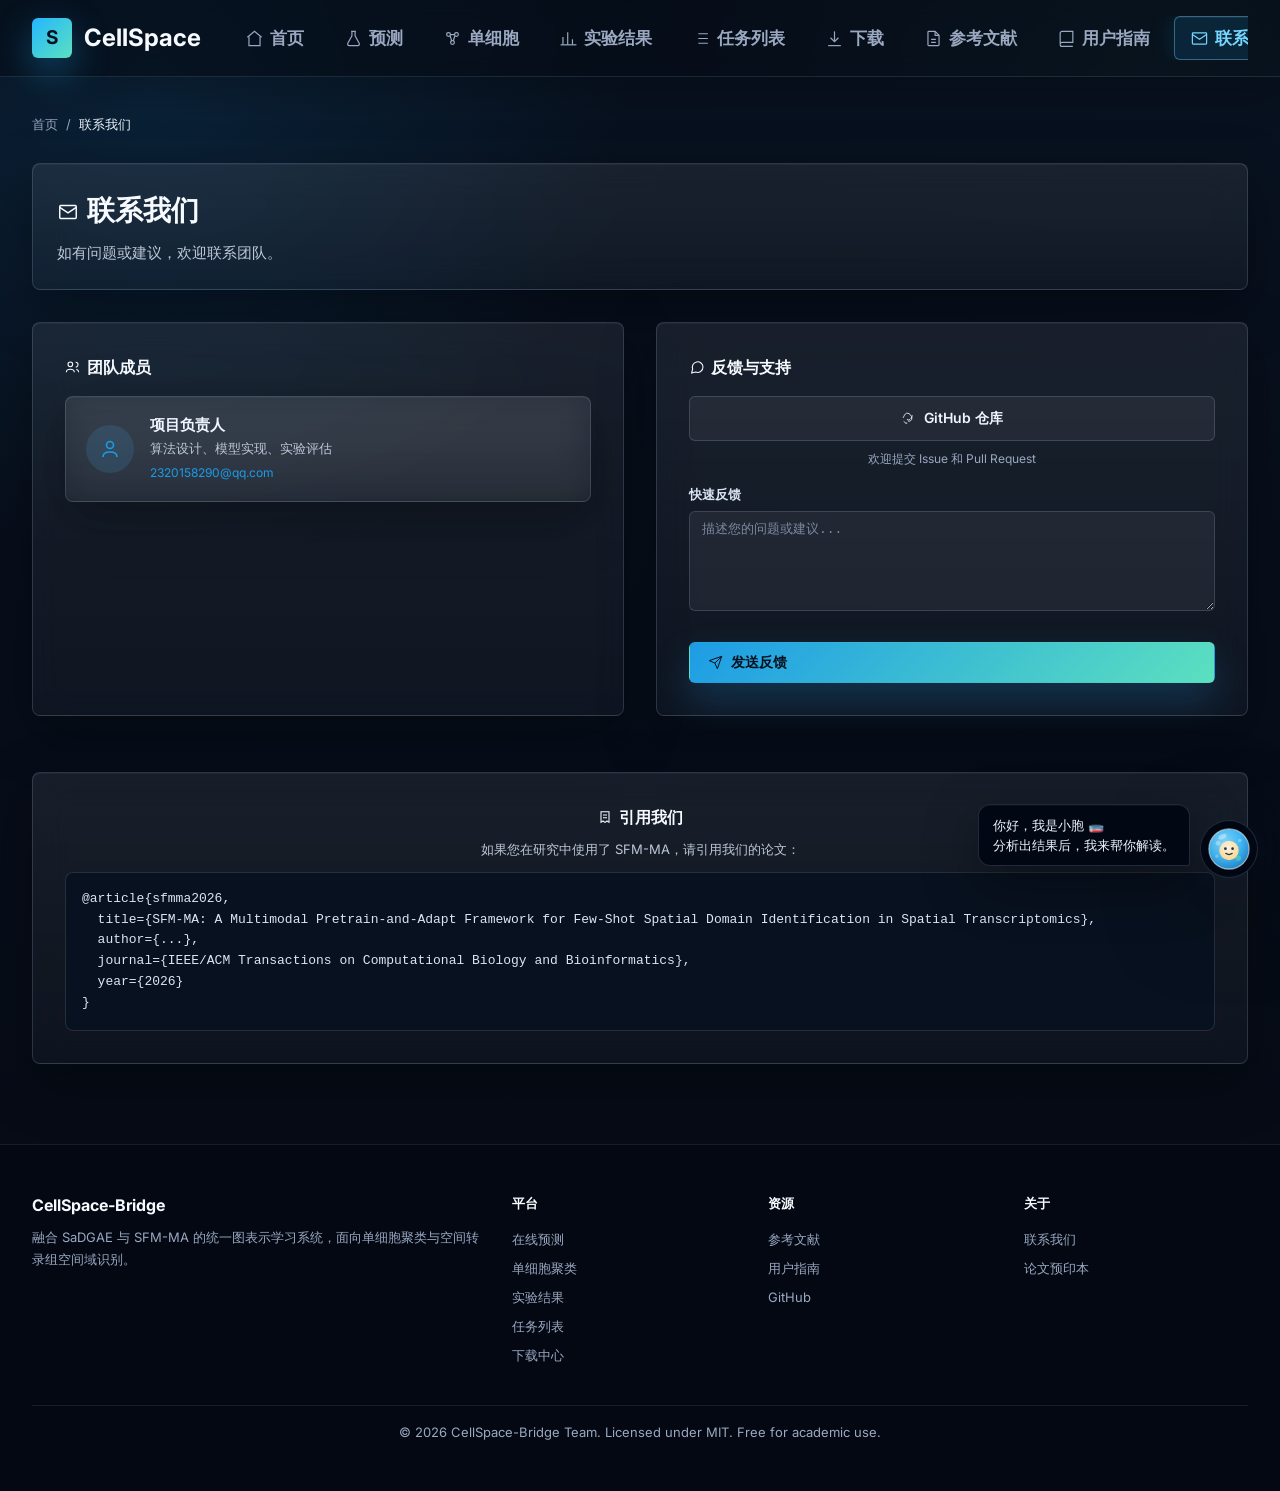
==== commit e7fa97ea: "联系我们页更新项目邮箱 Co-Authored-By: Claude <noreply@anthropic.com>" ====
--- a/contact.html
+++ b/contact.html
@@ -74,7 +74,7 @@
           <div>
             <h4 style="font-size: 15px; font-weight: 600;">项目负责人</h4>
             <p style="font-size: 13px; color: var(--gray-500);">算法设计、模型实现、实验评估</p>
-            <a href="mailto:example@email.com" style="font-size: 12px; color: var(--primary-600);">example@email.com</a>
+            <a href="mailto:2320158290@qq.com" style="font-size: 12px; color: var(--primary-600);">2320158290@qq.com</a>
           </div>
         </div>
       </div>
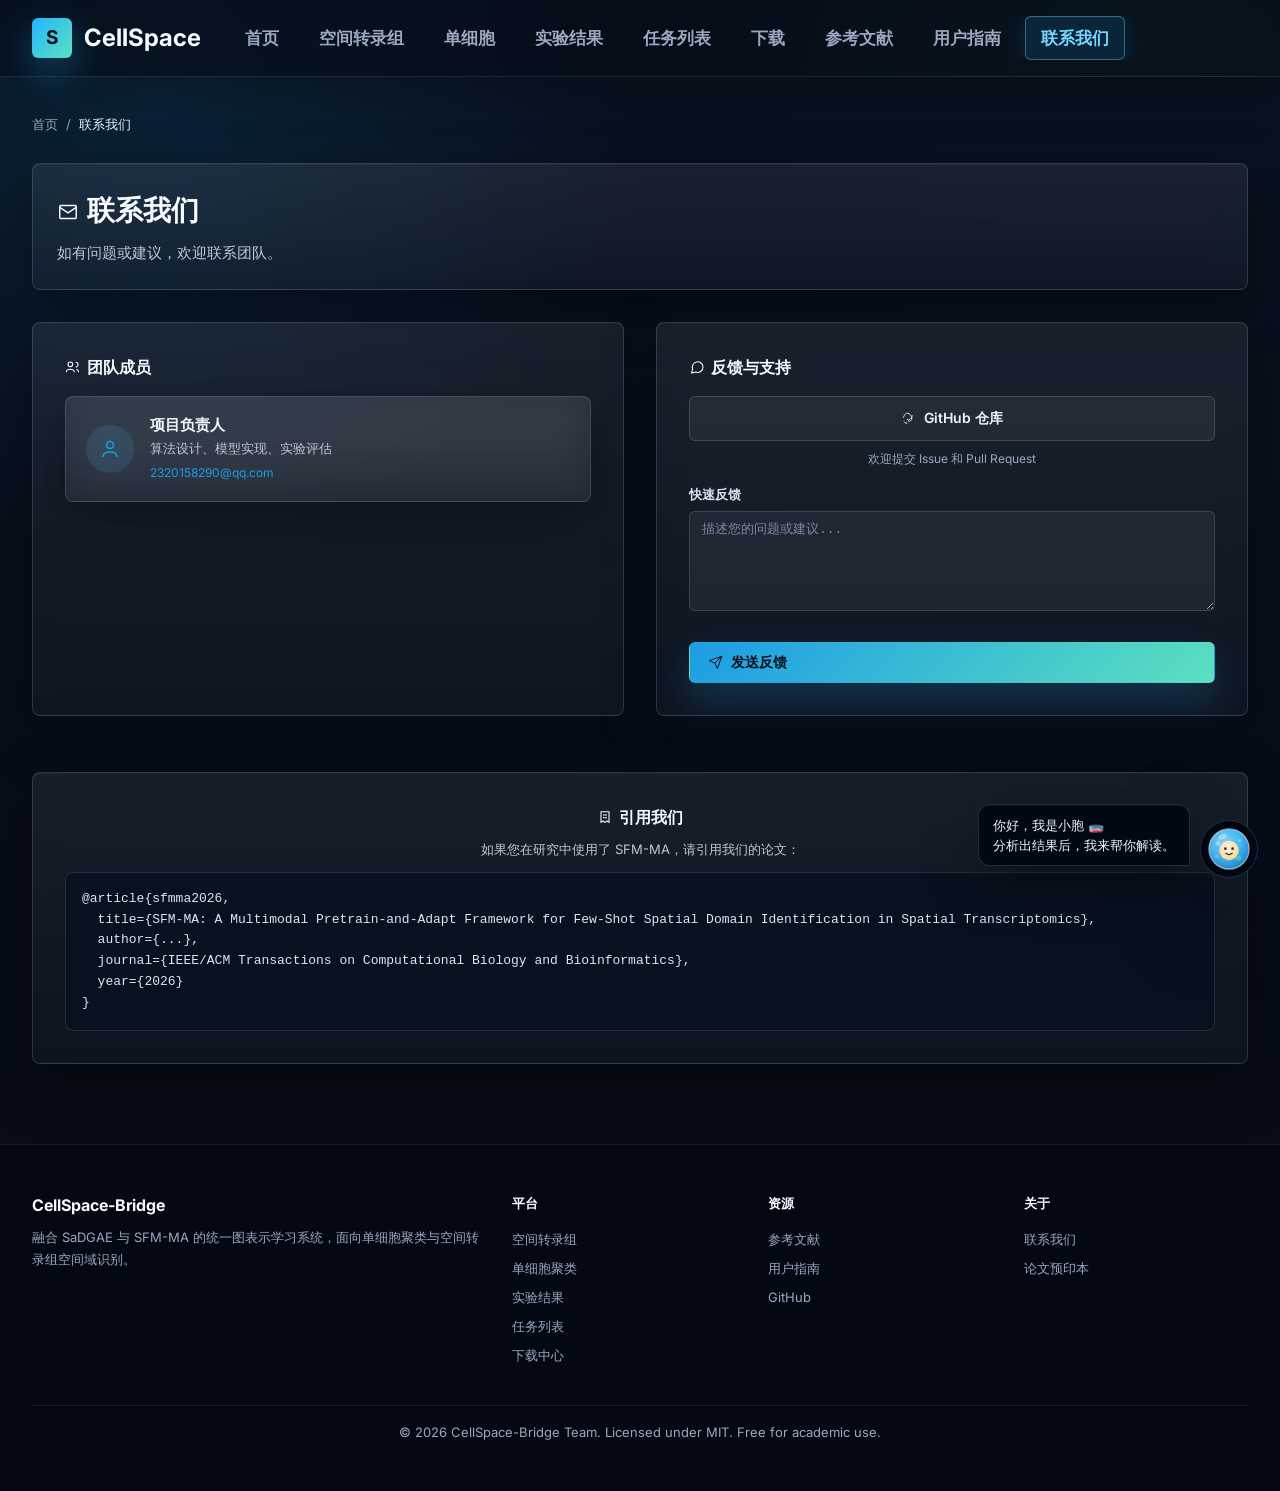
==== commit 000db225: "更新实验结果页：MERFISH 双粒度对比 + 导航重构 + 基因分析可视化 - 新增 /merfish 实验结果页（SFM-MA 空间域 vs SaDGAE 细胞类型两种粒度） - 加 marker" ====
--- a/contact.html
+++ b/contact.html
@@ -26,13 +26,13 @@
         <span class="nav-icon"><svg viewBox="0 0 24 24" fill="none" stroke="currentColor" stroke-width="1.5"><path d="M3 10.5 12 3l9 7.5"/><path d="M5 9.5V21h14V9.5"/></svg></span>首页
       </a>
       <a href="predict.html" class="nav-link ">
-        <span class="nav-icon"><svg viewBox="0 0 24 24" fill="none" stroke="currentColor" stroke-width="1.5"><path d="M9 3h6M10 3v5.5L4.8 18a2 2 0 0 0 1.8 3h10.8a2 2 0 0 0 1.8-3L14 8.5V3"/></svg></span>预测
+        <span class="nav-icon"><svg viewBox="0 0 24 24" fill="none" stroke="currentColor" stroke-width="1.5"><path d="M9 3h6M10 3v5.5L4.8 18a2 2 0 0 0 1.8 3h10.8a2 2 0 0 0 1.8-3L14 8.5V3"/></svg></span>空间转录组
       </a>
       <a href="singlecell.html" class="nav-link ">
         <span class="nav-icon"><svg viewBox="0 0 24 24" fill="none" stroke="currentColor" stroke-width="1.5"><circle cx="7" cy="7" r="2.4"/><circle cx="17" cy="7" r="2.4"/><circle cx="12" cy="17" r="2.4"/><path d="M9 8.5 11 15M15 8.5 13 15M9.2 7h5.6"/></svg></span>单细胞
       </a>
-      <a href="experiments.html" class="nav-link ">
-        <span class="nav-icon"><svg viewBox="0 0 24 24" fill="none" stroke="currentColor" stroke-width="1.5"><path d="M5 20V10M11 20V4M17 20v-7"/><path d="M2 20h20"/></svg></span>实验结果
+      <a href="merfish.html" class="nav-link ">
+        <span class="nav-icon"><svg viewBox="0 0 24 24" fill="none" stroke="currentColor" stroke-width="1.5"><path d="M4 19.5A2.5 2.5 0 0 1 6.5 17H20"/><path d="M6.5 2H20v20H6.5A2.5 2.5 0 0 1 4 19.5v-15A2.5 2.5 0 0 1 6.5 2z"/><path d="M9 7h6M9 11h6M9 15h4"/></svg></span>实验结果
       </a>
       <a href="tasks.html" class="nav-link ">
         <span class="nav-icon"><svg viewBox="0 0 24 24" fill="none" stroke="currentColor" stroke-width="1.5"><path d="M8 6h12M8 12h12M8 18h12"/><path d="M3.5 6h.01M3.5 12h.01M3.5 18h.01"/></svg></span>任务列表
@@ -125,9 +125,9 @@
     </div>
     <div class="footer-col">
       <h5>平台</h5>
-      <a href="predict.html">在线预测</a>
+      <a href="predict.html">空间转录组</a>
       <a href="singlecell.html">单细胞聚类</a>
-      <a href="experiments.html">实验结果</a>
+      <a href="merfish.html">实验结果</a>
       <a href="tasks.html">任务列表</a>
       <a href="download.html">下载中心</a>
     </div>
--- a/static/css/style.css
+++ b/static/css/style.css
@@ -111,7 +111,7 @@
   display: flex;
   align-items: center;
   height: 64px;
-  gap: var(--space-xl);
+  gap: var(--space-md);
 }
 
 .navbar-logo {
@@ -141,7 +141,7 @@
 .navbar-links {
   display: flex;
   align-items: center;
-  gap: 4px;
+  gap: 2px;
   flex: 1;
   overflow-x: auto;
   scrollbar-width: none;
@@ -152,11 +152,11 @@
 .navbar-links a {
   display: inline-flex;
   align-items: center;
-  gap: 6px;
-  padding: 7px 12px;
+  gap: 5px;
+  padding: 6px 10px;
   border-radius: var(--radius-sm);
   color: var(--gray-500);
-  font-size: 14px;
+  font-size: 13px;
   font-weight: 500;
   white-space: nowrap;
   transition: var(--transition);
@@ -173,7 +173,7 @@
   font-weight: 600;
 }
 
-.navbar-links a .nav-icon { display: inline-flex; align-items: center; }
+.navbar-links a .nav-icon { display: none; }
 .navbar-links a .nav-icon svg { width: 16px; height: 16px; }
 
 .navbar-right {
@@ -523,6 +523,32 @@
   font-size: 13px;
   color: var(--gray-500);
   font-weight: 500;
+}
+
+/* 跨模型对比（MERFISH 页）：SFM-MA vs SaDGAE 指标块 */
+.model-metric-block {
+  border: 1px solid var(--border);
+  border-radius: var(--radius);
+  padding: var(--space-md);
+  box-shadow: var(--shadow-card);
+}
+.model-metric-block.sfm { background: var(--primary-100); }
+.model-metric-block.sad { background: var(--success-bg); }
+.model-metric-title {
+  display: flex;
+  align-items: center;
+  gap: 8px;
+  font-size: 13px;
+  font-weight: 600;
+  color: var(--gray-700);
+  margin-bottom: var(--space-md);
+}
+.model-dot {
+  width: 9px;
+  height: 9px;
+  border-radius: 50%;
+  display: inline-block;
+  flex: none;
 }
 
 /* ==========================================================
